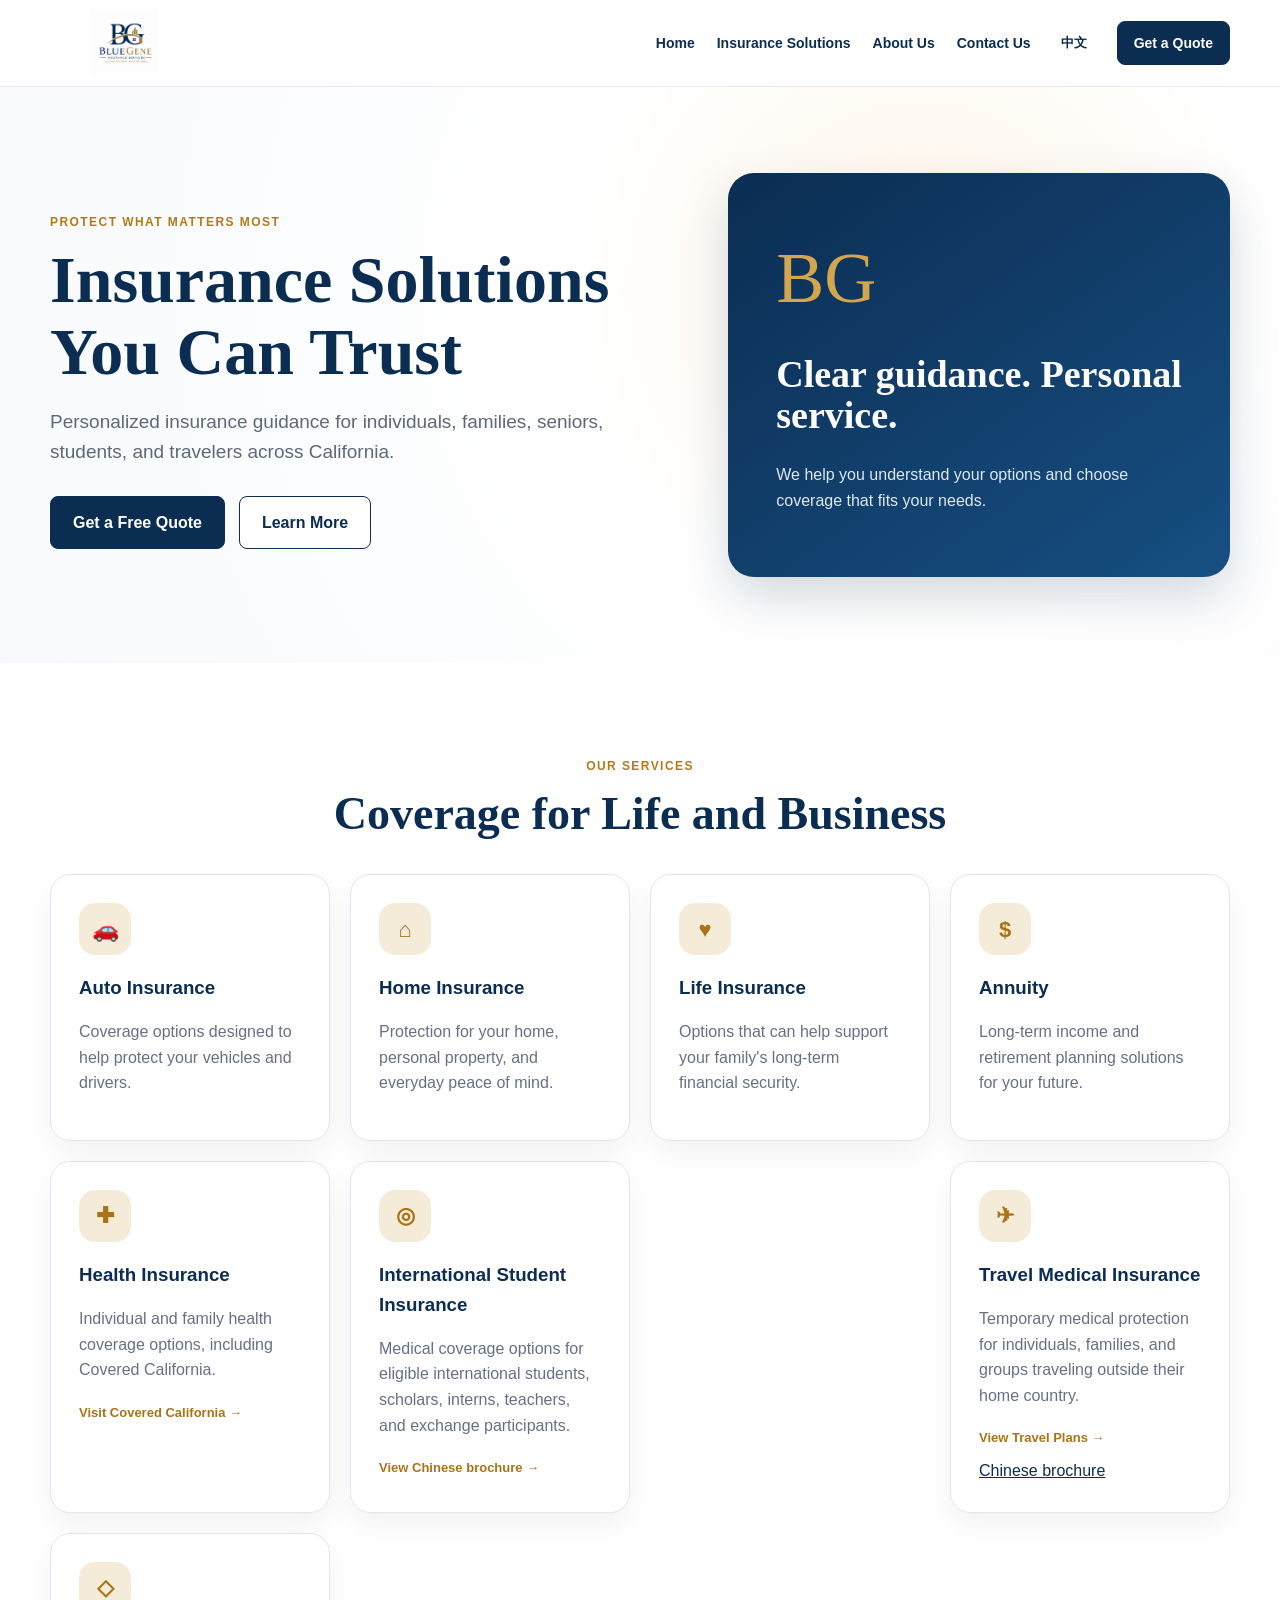
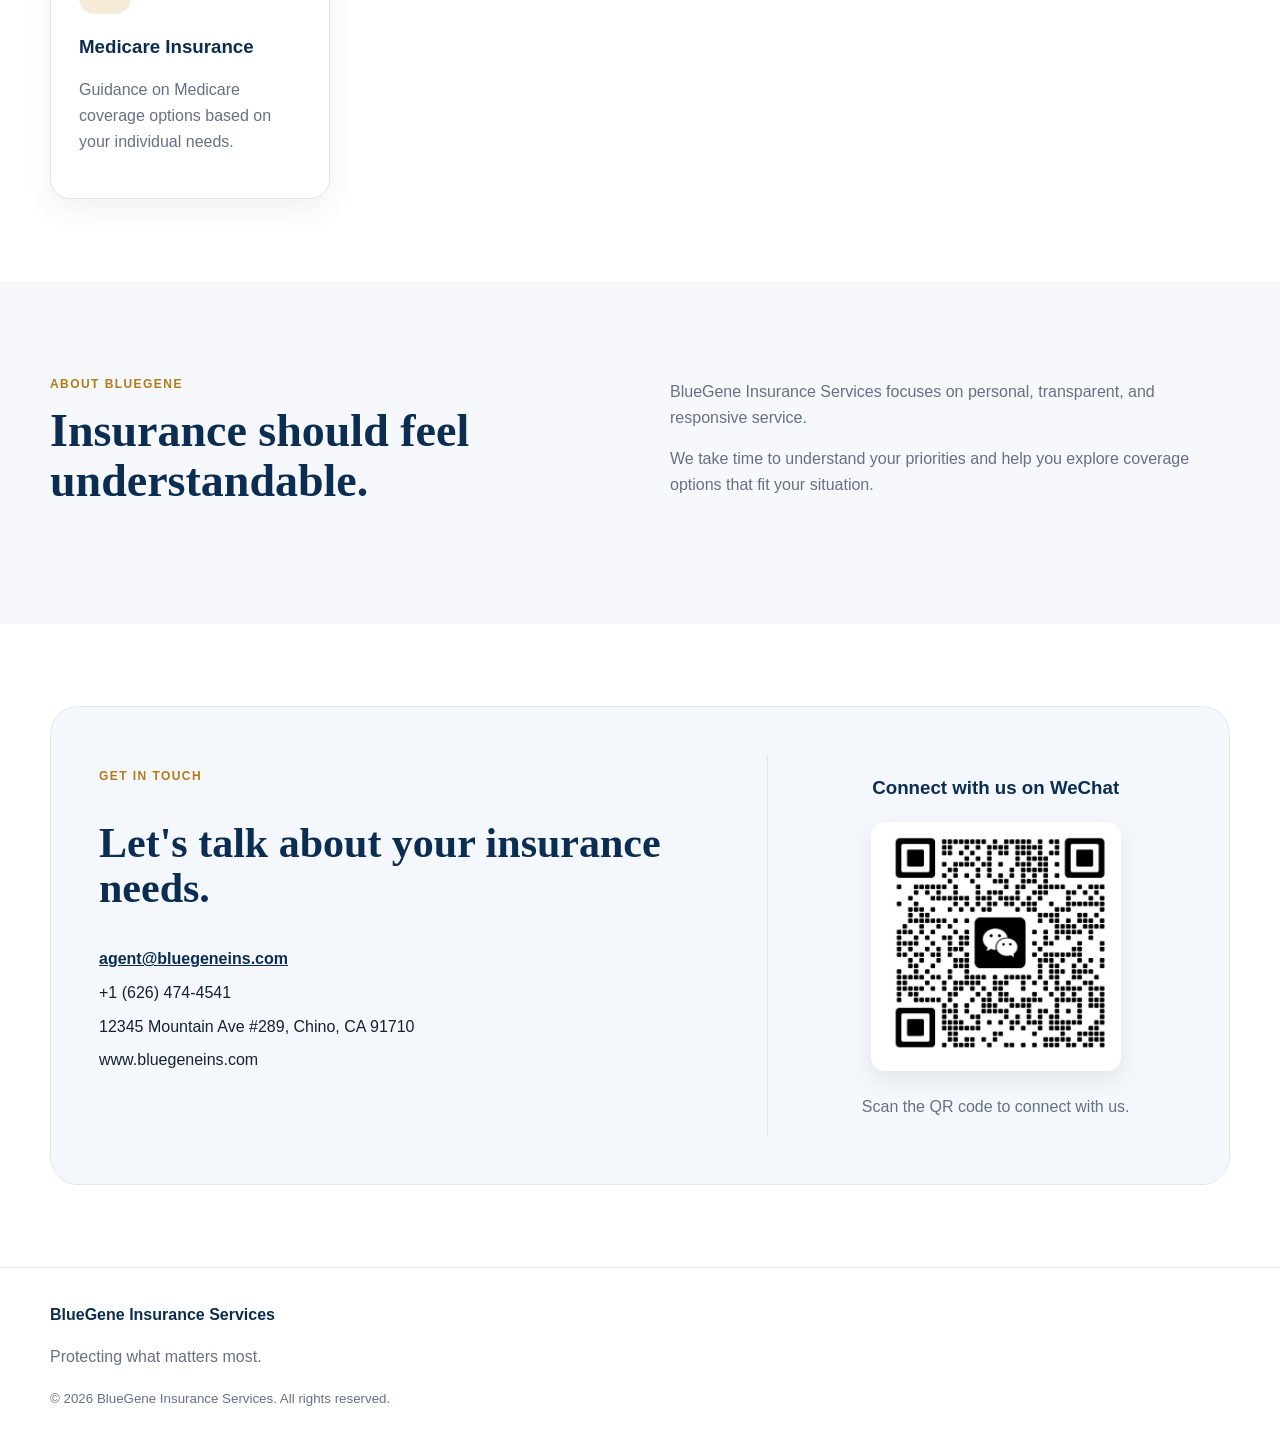
==== index.html @ c73bfa99 "Add files via upload" ====
<!doctype html><html lang="en"><head><meta charset="utf-8"><meta name="viewport" content="width=device-width,initial-scale=1"><meta name="description" content="BlueGene Insurance Services — personalized insurance solutions in California."><title>BlueGene Insurance Services</title><link rel="stylesheet" href="styles.css"></head><body>
<header><div class="wrap nav"><img src="assets/bluegene-logo.png" alt="BlueGene Insurance Services"><nav><a href="#home" data-en="Home" data-zh="首页">Home</a><a href="#services" data-en="Insurance Solutions" data-zh="保险服务">Insurance Solutions</a><a href="#about" data-en="About Us" data-zh="关于我们">About Us</a><a href="#contact" data-en="Contact Us" data-zh="联系我们">Contact Us</a><button id="lang" class="lang">中文</button><a class="btn small" href="mailto:agent@bluegeneins.com?subject=Quote Request" data-en="Get a Quote" data-zh="获取报价">Get a Quote</a></nav></div></header>
<main>
<section id="home" class="hero"><div class="wrap hero-grid"><div><p class="eyebrow" data-en="Protect what matters most" data-zh="守护您最重要的一切">Protect what matters most</p><h1 data-en="Insurance Solutions You Can Trust" data-zh="值得信赖的保险方案">Insurance Solutions You Can Trust</h1><p class="lead" data-en="Personalized insurance guidance for individuals, families, seniors, students, and travelers across California." data-zh="为加州的个人、家庭、长者、留学生及旅行人士提供贴心、清晰的保险服务。">Personalized insurance guidance for individuals, families, seniors, students, and travelers across California.</p><div class="actions"><a class="btn" href="mailto:agent@bluegeneins.com?subject=Quote Request" data-en="Get a Free Quote" data-zh="免费获取报价">Get a Free Quote</a><a class="btn ghost" href="#services" data-en="Learn More" data-zh="了解更多">Learn More</a></div></div><div class="hero-card"><div class="hero-mark">BG</div><h2 data-en="Clear guidance. Personal service." data-zh="清晰建议 · 贴心服务">Clear guidance. Personal service.</h2><p data-en="We help you understand your options and choose coverage that fits your needs." data-zh="帮助您了解不同保险选择，找到更适合自己的保障方案。">We help you understand your options and choose coverage that fits your needs.</p></div></div></section>
<section id="services" class="section"><div class="wrap"><p class="eyebrow center" data-en="Our services" data-zh="我们的服务">Our services</p><h2 class="title center" data-en="Coverage for Life and Business" data-zh="为生活提供全面保障">Coverage for Life and Business</h2><div class="cards">
<article><b>🚗</b><h3 data-en="Auto Insurance" data-zh="汽车保险">Auto Insurance</h3><p data-en="Coverage options designed to help protect your vehicles and drivers." data-zh="为您的车辆和驾驶人提供合适的保险保障。">Coverage options designed to help protect your vehicles and drivers.</p></article>
<article><b>⌂</b><h3 data-en="Home Insurance" data-zh="房屋保险">Home Insurance</h3><p data-en="Protection for your home, personal property, and everyday peace of mind." data-zh="为房屋、个人财产及日常生活提供安心保障。">Protection for your home, personal property, and everyday peace of mind.</p></article>
<article><b>♥</b><h3 data-en="Life Insurance" data-zh="人寿保险">Life Insurance</h3><p data-en="Options that can help support your family's long-term financial security." data-zh="帮助您为家庭建立长期的财务保障。">Options that can help support your family's long-term financial security.</p></article>
<article><b>$</b><h3 data-en="Annuity" data-zh="年金保险">Annuity</h3><p data-en="Long-term income and retirement planning solutions for your future." data-zh="为退休生活及长期收入规划提供解决方案。">Long-term income and retirement planning solutions for your future.</p></article>
<a class="card-link" href="https://www.coveredca.com/" target="_blank" rel="noopener"><article><b>✚</b><h3 data-en="Health Insurance" data-zh="健康保险">Health Insurance</h3><p data-en="Individual and family health coverage options, including Covered California." data-zh="个人及家庭健康保险选择，包括 Covered California。">Individual and family health coverage options, including Covered California.</p><span data-en="Visit Covered California →" data-zh="前往 Covered California →">Visit Covered California →</span></article></a>
<a class="card-link" href="docs/Patriot-Exchange-Student-Chinese.pdf" target="_blank"><article><b>◎</b><h3 data-en="International Student Insurance" data-zh="国际留学生保险">International Student Insurance</h3><p data-en="Medical coverage options for eligible international students, scholars, interns, teachers, and exchange participants." data-zh="为符合条件的国际学生、学者、实习生、教师及交流项目参与者提供医疗保险选择。">Medical coverage options for eligible international students, scholars, interns, teachers, and exchange participants.</p><span data-en="View Chinese brochure →" data-zh="查看中文资料 →">View Chinese brochure →</span></article></a>
<a class="card-link" href="https://www.imglobal.com/img-producer-insurance-plans/patriot-america-plus?IMGAC=546873&svi=1" target="_blank" rel="noopener"><article><b>✈</b><h3 data-en="Travel Medical Insurance" data-zh="旅行医疗保险">Travel Medical Insurance</h3><p data-en="Temporary medical protection for individuals, families, and groups traveling outside their home country." data-zh="为个人、家庭及团体在境外旅行期间提供临时医疗保障。">Temporary medical protection for individuals, families, and groups traveling outside their home country.</p><span data-en="View Travel Plans →" data-zh="查看旅行保险方案 →">View Travel Plans →</span><a class="doc" href="docs/Patriot-Travel-Medical-Chinese.pdf" target="_blank" data-en="Chinese brochure" data-zh="中文资料">Chinese brochure</a></article></a>
<article><b>◇</b><h3 data-en="Medicare Insurance" data-zh="Medicare 医疗保险">Medicare Insurance</h3><p data-en="Guidance on Medicare coverage options based on your individual needs." data-zh="根据个人需求协助了解和选择 Medicare 相关保险方案。">Guidance on Medicare coverage options based on your individual needs.</p></article>
</div></div></section>
<section id="about" class="section alt"><div class="wrap split"><div><p class="eyebrow" data-en="About BlueGene" data-zh="关于 BlueGene">About BlueGene</p><h2 class="title" data-en="Insurance should feel understandable." data-zh="让保险变得更简单、更清楚。">Insurance should feel understandable.</h2></div><div class="copy"><p data-en="BlueGene Insurance Services focuses on personal, transparent, and responsive service." data-zh="BlueGene Insurance Services 致力于提供个性化、透明且及时的保险服务。">BlueGene Insurance Services focuses on personal, transparent, and responsive service.</p><p data-en="We take time to understand your priorities and help you explore coverage options that fit your situation." data-zh="我们会认真了解您的需求，协助您比较并选择适合自身情况的保障方案。">We take time to understand your priorities and help you explore coverage options that fit your situation.</p></div></div></section>
<section id="contact" class="section"><div class="wrap contact"><div><p class="eyebrow" data-en="Get in touch" data-zh="联系我们">Get in touch</p><h2 data-en="Let's talk about your insurance needs." data-zh="欢迎咨询您的保险需求。">Let's talk about your insurance needs.</h2><div class="details"><a href="mailto:agent@bluegeneins.com">agent@bluegeneins.com</a><span>+1 (626) 474-4541</span><span>12345 Mountain Ave #289, Chino, CA 91710</span><span>www.bluegeneins.com</span></div></div><div class="qr"><h3 data-en="Connect with us on WeChat" data-zh="微信联系我们">Connect with us on WeChat</h3><img src="assets/wechat-qr.jpg" alt="BlueGene WeChat QR code"><p data-en="Scan the QR code to connect with us." data-zh="扫描二维码添加微信联系我们。">Scan the QR code to connect with us.</p></div></div></section>
</main><footer><div class="wrap"><strong>BlueGene Insurance Services</strong><p data-en="Protecting what matters most." data-zh="守护您最重要的一切。">Protecting what matters most.</p><small>© 2026 BlueGene Insurance Services. All rights reserved.</small></div></footer>
<script>const b=document.getElementById('lang');let zh=false;b.onclick=()=>{zh=!zh;document.documentElement.lang=zh?'zh-CN':'en';document.querySelectorAll('[data-en]').forEach(e=>e.textContent=zh?e.dataset.zh:e.dataset.en);b.textContent=zh?'English':'中文';};</script></body></html>
---- styles.css ----
*{box-sizing:border-box}html{scroll-behavior:smooth}body{margin:0;font-family:Arial,"Microsoft YaHei",sans-serif;color:#172033;line-height:1.6;background:#fff}.wrap{width:min(1180px,calc(100% - 40px));margin:auto}header{position:sticky;top:0;background:rgba(255,255,255,.97);border-bottom:1px solid #e7eaf0;z-index:10}.nav{min-height:86px;display:flex;align-items:center;justify-content:space-between;gap:28px}.nav img{width:150px;height:68px;object-fit:contain}.nav nav{display:flex;gap:22px;align-items:center}.nav a{text-decoration:none;color:#0b2d52;font-weight:700;font-size:14px}.lang{border:0;background:none;color:#0b2d52;font-weight:800;cursor:pointer;padding:8px}.btn{display:inline-block;background:#0b2d52;color:#fff!important;padding:13px 22px;border-radius:8px;text-decoration:none;font-weight:800;border:1px solid #0b2d52}.small{padding:10px 16px}.ghost{background:#fff;color:#0b2d52!important}.hero{padding:86px 0;background:radial-gradient(circle at 72% 35%,#fff6e8 0,#fff 35%,#f7f9fc 100%)}.hero-grid{display:grid;grid-template-columns:1.1fr .9fr;gap:65px;align-items:center}.eyebrow{text-transform:uppercase;letter-spacing:.12em;font-size:12px;font-weight:900;color:#b27b19}.hero h1,.title,.contact h2,.hero-card h2{font-family:Georgia,"Noto Serif SC",serif;color:#0b2d52;line-height:1.08}.hero h1{font-size:66px;margin:12px 0 20px}.lead{font-size:19px;color:#5d6878;max-width:670px}.actions{display:flex;gap:14px;margin-top:28px;flex-wrap:wrap}.hero-card{min-height:330px;border-radius:26px;padding:48px;background:linear-gradient(145deg,#0b2d52,#174f82);color:#fff;box-shadow:0 20px 50px rgba(11,45,82,.18);display:flex;flex-direction:column;justify-content:center}.hero-card h2{color:#fff;font-size:38px;margin:18px 0 10px}.hero-card p{color:#dfe8f2}.hero-mark{font-family:Georgia,serif;font-size:72px;color:#d3a64d}.section{padding:82px 0}.center{text-align:center}.title{font-size:46px;margin:8px 0 36px}.cards{display:grid;grid-template-columns:repeat(4,1fr);gap:20px}.cards article{height:100%;border:1px solid #e1e6ee;border-radius:20px;padding:28px;background:#fff;box-shadow:0 12px 30px rgba(16,24,40,.055);transition:.2s}.cards article:hover{transform:translateY(-3px);box-shadow:0 16px 35px rgba(16,24,40,.09)}.cards b{display:grid;place-items:center;width:52px;height:52px;border-radius:16px;background:#f4ecd9;color:#a97417;font-size:22px}.cards h3{color:#0b2d52;margin:18px 0 8px}.cards p,.copy{color:#667085}.card-link{text-decoration:none;color:inherit}.card-link span{color:#a97417;font-weight:800;font-size:13px}.doc{display:block!important;margin-top:8px;color:#0b2d52!important;text-decoration:underline!important}.alt{background:#f6f8fb}.split{display:grid;grid-template-columns:1fr 1fr;gap:60px}.contact{background:#f4f7fb;border:1px solid #e2e8f0;border-radius:28px;padding:48px;display:grid;grid-template-columns:1.2fr .8fr;gap:48px}.contact h2{font-size:42px}.details{display:flex;flex-direction:column;gap:8px}.details a{color:#0b2d52;font-weight:800}.qr{text-align:center;border-left:1px solid #dce3ec;padding-left:42px}.qr h3{color:#0b2d52}.qr img{width:min(250px,100%);border-radius:14px;border:8px solid #fff;box-shadow:0 8px 24px rgba(16,24,40,.08)}.qr p{color:#667085}footer{border-top:1px solid #e7eaf0;padding:34px 0;color:#667085}footer strong{color:#0b2d52}@media(max-width:980px){.nav nav a:not(.btn){display:none}.hero-grid,.split,.contact{grid-template-columns:1fr}.cards{grid-template-columns:repeat(2,1fr)}.qr{border-left:0;border-top:1px solid #dce3ec;padding:30px 0 0}}@media(max-width:650px){.wrap{width:min(100% - 28px,1180px)}.nav img{width:120px}.nav nav{gap:8px}.hero{padding:55px 0}.hero h1{font-size:44px}.hero-card{min-height:auto;padding:32px}.cards{grid-template-columns:1fr}.title{font-size:38px}.contact{padding:30px 22px}.contact h2{font-size:34px}}
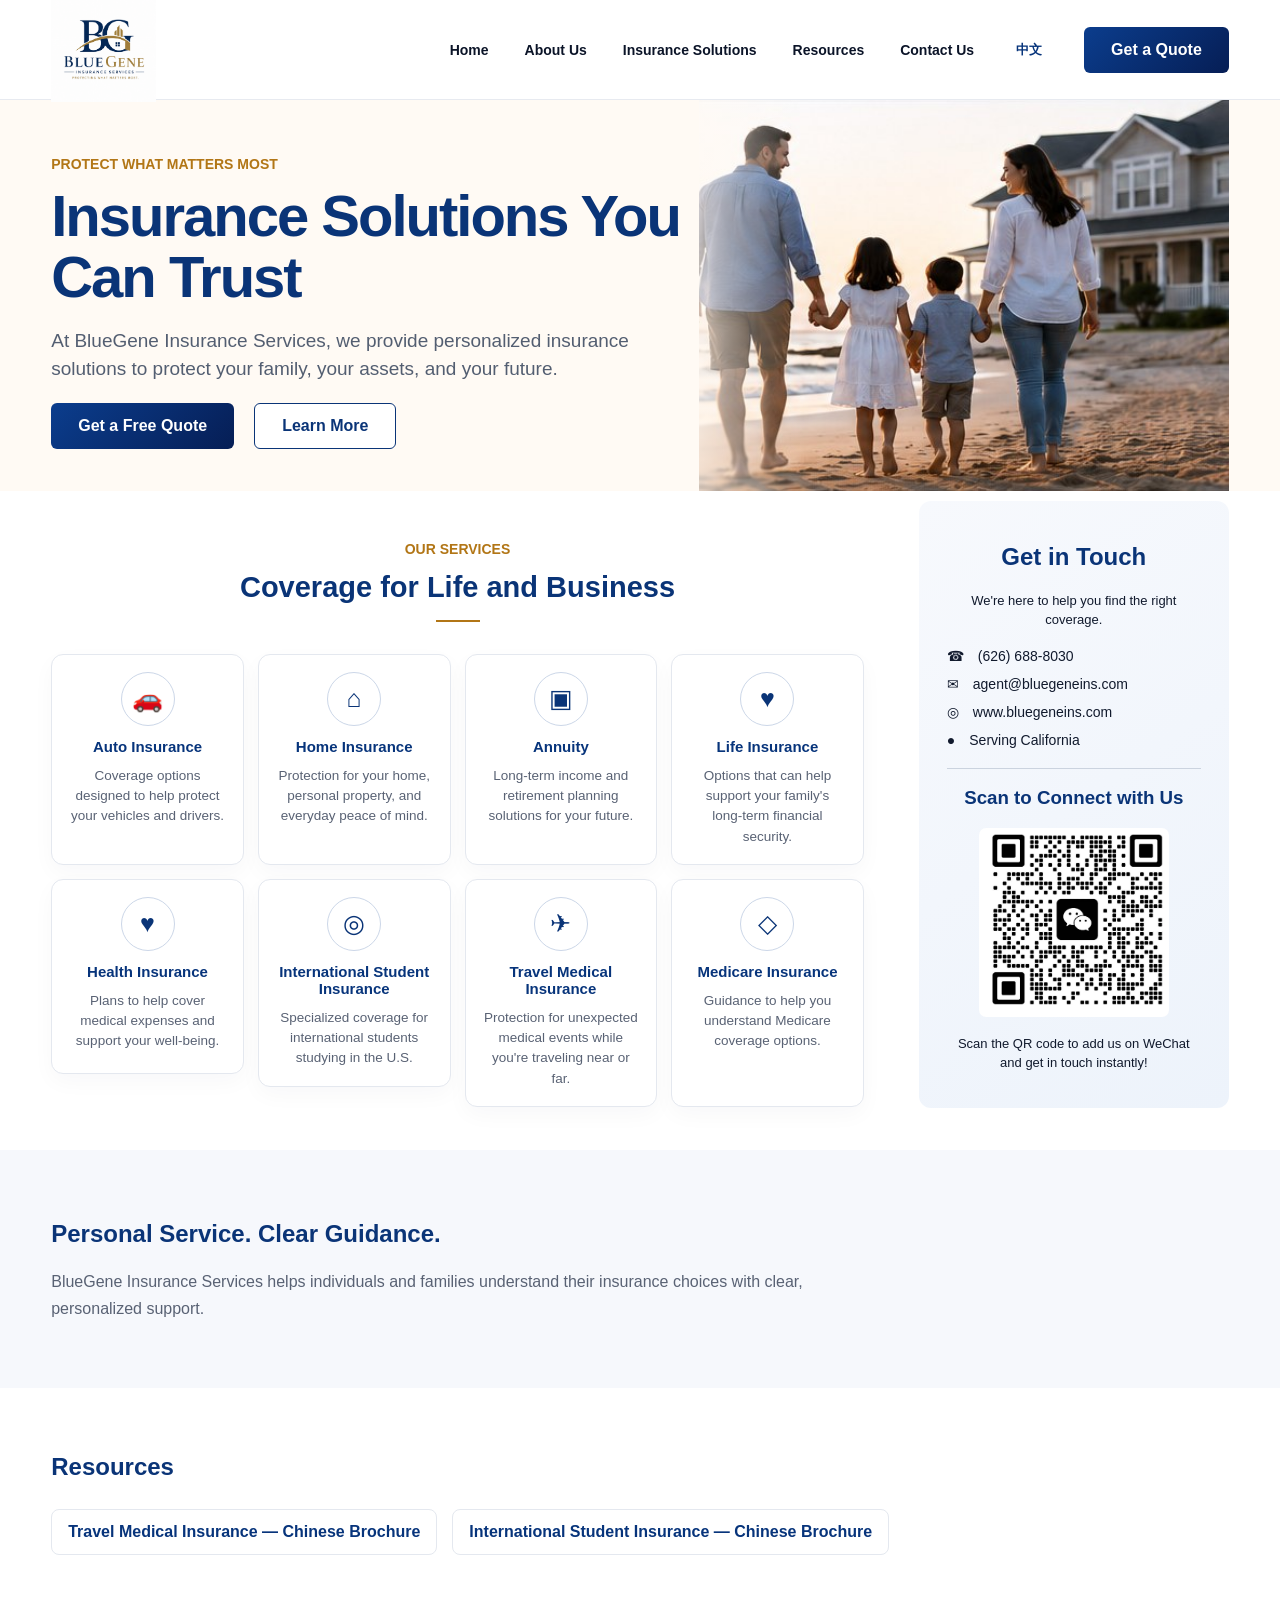
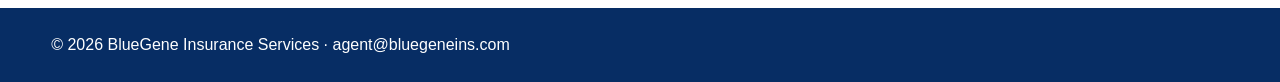
==== commit a3bc9600: "Add files via upload" ====
--- a/index.html
+++ b/index.html
@@ -1,18 +1,16 @@
 <!doctype html><html lang="en"><head><meta charset="utf-8"><meta name="viewport" content="width=device-width,initial-scale=1"><meta name="description" content="BlueGene Insurance Services — personalized insurance solutions in California."><title>BlueGene Insurance Services</title><link rel="stylesheet" href="styles.css"></head><body>
-<header><div class="wrap nav"><img src="assets/bluegene-logo.png" alt="BlueGene Insurance Services"><nav><a href="#home" data-en="Home" data-zh="首页">Home</a><a href="#services" data-en="Insurance Solutions" data-zh="保险服务">Insurance Solutions</a><a href="#about" data-en="About Us" data-zh="关于我们">About Us</a><a href="#contact" data-en="Contact Us" data-zh="联系我们">Contact Us</a><button id="lang" class="lang">中文</button><a class="btn small" href="mailto:agent@bluegeneins.com?subject=Quote Request" data-en="Get a Quote" data-zh="获取报价">Get a Quote</a></nav></div></header>
-<main>
-<section id="home" class="hero"><div class="wrap hero-grid"><div><p class="eyebrow" data-en="Protect what matters most" data-zh="守护您最重要的一切">Protect what matters most</p><h1 data-en="Insurance Solutions You Can Trust" data-zh="值得信赖的保险方案">Insurance Solutions You Can Trust</h1><p class="lead" data-en="Personalized insurance guidance for individuals, families, seniors, students, and travelers across California." data-zh="为加州的个人、家庭、长者、留学生及旅行人士提供贴心、清晰的保险服务。">Personalized insurance guidance for individuals, families, seniors, students, and travelers across California.</p><div class="actions"><a class="btn" href="mailto:agent@bluegeneins.com?subject=Quote Request" data-en="Get a Free Quote" data-zh="免费获取报价">Get a Free Quote</a><a class="btn ghost" href="#services" data-en="Learn More" data-zh="了解更多">Learn More</a></div></div><div class="hero-card"><div class="hero-mark">BG</div><h2 data-en="Clear guidance. Personal service." data-zh="清晰建议 · 贴心服务">Clear guidance. Personal service.</h2><p data-en="We help you understand your options and choose coverage that fits your needs." data-zh="帮助您了解不同保险选择，找到更适合自己的保障方案。">We help you understand your options and choose coverage that fits your needs.</p></div></div></section>
-<section id="services" class="section"><div class="wrap"><p class="eyebrow center" data-en="Our services" data-zh="我们的服务">Our services</p><h2 class="title center" data-en="Coverage for Life and Business" data-zh="为生活提供全面保障">Coverage for Life and Business</h2><div class="cards">
-<article><b>🚗</b><h3 data-en="Auto Insurance" data-zh="汽车保险">Auto Insurance</h3><p data-en="Coverage options designed to help protect your vehicles and drivers." data-zh="为您的车辆和驾驶人提供合适的保险保障。">Coverage options designed to help protect your vehicles and drivers.</p></article>
-<article><b>⌂</b><h3 data-en="Home Insurance" data-zh="房屋保险">Home Insurance</h3><p data-en="Protection for your home, personal property, and everyday peace of mind." data-zh="为房屋、个人财产及日常生活提供安心保障。">Protection for your home, personal property, and everyday peace of mind.</p></article>
-<article><b>♥</b><h3 data-en="Life Insurance" data-zh="人寿保险">Life Insurance</h3><p data-en="Options that can help support your family's long-term financial security." data-zh="帮助您为家庭建立长期的财务保障。">Options that can help support your family's long-term financial security.</p></article>
-<article><b>$</b><h3 data-en="Annuity" data-zh="年金保险">Annuity</h3><p data-en="Long-term income and retirement planning solutions for your future." data-zh="为退休生活及长期收入规划提供解决方案。">Long-term income and retirement planning solutions for your future.</p></article>
-<a class="card-link" href="https://www.coveredca.com/" target="_blank" rel="noopener"><article><b>✚</b><h3 data-en="Health Insurance" data-zh="健康保险">Health Insurance</h3><p data-en="Individual and family health coverage options, including Covered California." data-zh="个人及家庭健康保险选择，包括 Covered California。">Individual and family health coverage options, including Covered California.</p><span data-en="Visit Covered California →" data-zh="前往 Covered California →">Visit Covered California →</span></article></a>
-<a class="card-link" href="docs/Patriot-Exchange-Student-Chinese.pdf" target="_blank"><article><b>◎</b><h3 data-en="International Student Insurance" data-zh="国际留学生保险">International Student Insurance</h3><p data-en="Medical coverage options for eligible international students, scholars, interns, teachers, and exchange participants." data-zh="为符合条件的国际学生、学者、实习生、教师及交流项目参与者提供医疗保险选择。">Medical coverage options for eligible international students, scholars, interns, teachers, and exchange participants.</p><span data-en="View Chinese brochure →" data-zh="查看中文资料 →">View Chinese brochure →</span></article></a>
-<a class="card-link" href="https://www.imglobal.com/img-producer-insurance-plans/patriot-america-plus?IMGAC=546873&svi=1" target="_blank" rel="noopener"><article><b>✈</b><h3 data-en="Travel Medical Insurance" data-zh="旅行医疗保险">Travel Medical Insurance</h3><p data-en="Temporary medical protection for individuals, families, and groups traveling outside their home country." data-zh="为个人、家庭及团体在境外旅行期间提供临时医疗保障。">Temporary medical protection for individuals, families, and groups traveling outside their home country.</p><span data-en="View Travel Plans →" data-zh="查看旅行保险方案 →">View Travel Plans →</span><a class="doc" href="docs/Patriot-Travel-Medical-Chinese.pdf" target="_blank" data-en="Chinese brochure" data-zh="中文资料">Chinese brochure</a></article></a>
-<article><b>◇</b><h3 data-en="Medicare Insurance" data-zh="Medicare 医疗保险">Medicare Insurance</h3><p data-en="Guidance on Medicare coverage options based on your individual needs." data-zh="根据个人需求协助了解和选择 Medicare 相关保险方案。">Guidance on Medicare coverage options based on your individual needs.</p></article>
-</div></div></section>
-<section id="about" class="section alt"><div class="wrap split"><div><p class="eyebrow" data-en="About BlueGene" data-zh="关于 BlueGene">About BlueGene</p><h2 class="title" data-en="Insurance should feel understandable." data-zh="让保险变得更简单、更清楚。">Insurance should feel understandable.</h2></div><div class="copy"><p data-en="BlueGene Insurance Services focuses on personal, transparent, and responsive service." data-zh="BlueGene Insurance Services 致力于提供个性化、透明且及时的保险服务。">BlueGene Insurance Services focuses on personal, transparent, and responsive service.</p><p data-en="We take time to understand your priorities and help you explore coverage options that fit your situation." data-zh="我们会认真了解您的需求，协助您比较并选择适合自身情况的保障方案。">We take time to understand your priorities and help you explore coverage options that fit your situation.</p></div></div></section>
-<section id="contact" class="section"><div class="wrap contact"><div><p class="eyebrow" data-en="Get in touch" data-zh="联系我们">Get in touch</p><h2 data-en="Let's talk about your insurance needs." data-zh="欢迎咨询您的保险需求。">Let's talk about your insurance needs.</h2><div class="details"><a href="mailto:agent@bluegeneins.com">agent@bluegeneins.com</a><span>+1 (626) 474-4541</span><span>12345 Mountain Ave #289, Chino, CA 91710</span><span>www.bluegeneins.com</span></div></div><div class="qr"><h3 data-en="Connect with us on WeChat" data-zh="微信联系我们">Connect with us on WeChat</h3><img src="assets/wechat-qr.jpg" alt="BlueGene WeChat QR code"><p data-en="Scan the QR code to connect with us." data-zh="扫描二维码添加微信联系我们。">Scan the QR code to connect with us.</p></div></div></section>
-</main><footer><div class="wrap"><strong>BlueGene Insurance Services</strong><p data-en="Protecting what matters most." data-zh="守护您最重要的一切。">Protecting what matters most.</p><small>© 2026 BlueGene Insurance Services. All rights reserved.</small></div></footer>
-<script>const b=document.getElementById('lang');let zh=false;b.onclick=()=>{zh=!zh;document.documentElement.lang=zh?'zh-CN':'en';document.querySelectorAll('[data-en]').forEach(e=>e.textContent=zh?e.dataset.zh:e.dataset.en);b.textContent=zh?'English':'中文';};</script></body></html>
+<header><div class="wrap nav"><img src="assets/bluegene-logo.png" alt="BlueGene Insurance Services"><nav><a href="#home" data-en="Home" data-zh="首页">Home</a><a href="#about" data-en="About Us" data-zh="关于我们">About Us</a><a href="#services" data-en="Insurance Solutions" data-zh="保险方案">Insurance Solutions</a><a href="#resources" data-en="Resources" data-zh="资料">Resources</a><a href="#contact" data-en="Contact Us" data-zh="联系我们">Contact Us</a><button id="lang">中文</button><a class="btn" href="mailto:agent@bluegeneins.com?subject=Quote Request" data-en="Get a Quote" data-zh="获取报价">Get a Quote</a></nav></div></header>
+<section id="home" class="hero"><div class="wrap herogrid"><div class="copy"><p class="eyebrow" data-en="PROTECT WHAT MATTERS MOST" data-zh="守护您最重要的一切">PROTECT WHAT MATTERS MOST</p><h1 data-en="Insurance Solutions You Can Trust" data-zh="值得信赖的保险方案">Insurance Solutions You Can Trust</h1><p class="lead" data-en="At BlueGene Insurance Services, we provide personalized insurance solutions to protect your family, your assets, and your future." data-zh="BlueGene Insurance Services 为您提供个性化保险方案，守护您的家庭、资产与未来。">At BlueGene Insurance Services, we provide personalized insurance solutions to protect your family, your assets, and your future.</p><div class="actions"><a class="btn" href="mailto:agent@bluegeneins.com?subject=Quote Request" data-en="Get a Free Quote" data-zh="免费获取报价">Get a Free Quote</a><a class="ghost" href="#services" data-en="Learn More" data-zh="了解更多">Learn More</a></div></div><div class="heroimg"></div></div></section>
+<section id="services"><div class="wrap layout"><div class="main"><p class="eyebrow center" data-en="OUR SERVICES" data-zh="我们的服务">OUR SERVICES</p><h2 class="title" data-en="Coverage for Life and Business" data-zh="生活与家庭的全面保障">Coverage for Life and Business</h2><div class="cards">
+<article><i>🚗</i><h3 data-en="Auto Insurance" data-zh="汽车保险">Auto Insurance</h3><p data-en="Coverage options designed to help protect your vehicles and drivers." data-zh="为您的车辆和驾驶人提供合适的保险保障。">Coverage options designed to help protect your vehicles and drivers.</p></article>
+<article><i>⌂</i><h3 data-en="Home Insurance" data-zh="房屋保险">Home Insurance</h3><p data-en="Protection for your home, personal property, and everyday peace of mind." data-zh="为房屋、个人财产及日常生活提供安心保障。">Protection for your home, personal property, and everyday peace of mind.</p></article>
+<article><i>▣</i><h3 data-en="Annuity" data-zh="年金保险">Annuity</h3><p data-en="Long-term income and retirement planning solutions for your future." data-zh="为退休生活及长期收入规划提供解决方案。">Long-term income and retirement planning solutions for your future.</p></article>
+<article><i>♥</i><h3 data-en="Life Insurance" data-zh="人寿保险">Life Insurance</h3><p data-en="Options that can help support your family's long-term financial security." data-zh="帮助您为家庭建立长期的财务保障。">Options that can help support your family's long-term financial security.</p></article>
+<a href="https://www.coveredca.com/" target="_blank"><article><i>♥</i><h3 data-en="Health Insurance" data-zh="健康保险">Health Insurance</h3><p data-en="Plans to help cover medical expenses and support your well-being." data-zh="帮助承担医疗费用，为您和家人的健康提供保障。">Plans to help cover medical expenses and support your well-being.</p></article></a>
+<a href="docs/Patriot-Exchange-Student-Chinese.pdf" target="_blank"><article><i>◎</i><h3 data-en="International Student Insurance" data-zh="国际留学生保险">International Student Insurance</h3><p data-en="Specialized coverage for international students studying in the U.S." data-zh="为在美国学习的国际学生提供专门的医疗保障选择。">Specialized coverage for international students studying in the U.S.</p></article></a>
+<a href="https://www.imglobal.com/img-producer-insurance-plans/patriot-america-plus?IMGAC=546873&svi=1" target="_blank"><article><i>✈</i><h3 data-en="Travel Medical Insurance" data-zh="旅行医疗保险">Travel Medical Insurance</h3><p data-en="Protection for unexpected medical events while you're traveling near or far." data-zh="为境内外旅行中的突发医疗需求提供保障选择。">Protection for unexpected medical events while you're traveling near or far.</p></article></a>
+<article><i>◇</i><h3 data-en="Medicare Insurance" data-zh="Medicare 医疗保险">Medicare Insurance</h3><p data-en="Guidance to help you understand Medicare coverage options." data-zh="帮助您了解并选择适合自己的 Medicare 保障方案。">Guidance to help you understand Medicare coverage options.</p></article>
+</div></div><aside id="contact"><h2 data-en="Get in Touch" data-zh="联系我们">Get in Touch</h2><p data-en="We're here to help you find the right coverage." data-zh="我们愿意帮助您找到合适的保险保障。">We're here to help you find the right coverage.</p><div class="lines"><a href="tel:+16266888030">☎　(626) 688-8030</a><a href="mailto:agent@bluegeneins.com">✉　agent@bluegeneins.com</a><span>◎　www.bluegeneins.com</span><span>●　Serving California</span></div><hr><h3 data-en="Scan to Connect with Us" data-zh="扫码添加微信">Scan to Connect with Us</h3><img src="assets/wechat-qr.jpg" alt="WeChat QR"><p data-en="Scan the QR code to add us on WeChat and get in touch instantly!" data-zh="扫描二维码添加微信，随时联系我们！">Scan the QR code to add us on WeChat and get in touch instantly!</p></aside></div></section>
+<section id="about" class="band"><div class="wrap"><h2 data-en="Personal Service. Clear Guidance." data-zh="贴心服务 · 清晰建议">Personal Service. Clear Guidance.</h2><p data-en="BlueGene Insurance Services helps individuals and families understand their insurance choices with clear, personalized support." data-zh="BlueGene Insurance Services 通过清晰、个性化的服务，帮助个人与家庭了解并选择合适的保险方案。">BlueGene Insurance Services helps individuals and families understand their insurance choices with clear, personalized support.</p></div></section>
+<section id="resources" class="resources"><div class="wrap"><h2 data-en="Resources" data-zh="保险资料">Resources</h2><a href="docs/Patriot-Travel-Medical-Chinese.pdf" target="_blank" data-en="Travel Medical Insurance — Chinese Brochure" data-zh="旅行医疗保险 — 中文资料">Travel Medical Insurance — Chinese Brochure</a><a href="docs/Patriot-Exchange-Student-Chinese.pdf" target="_blank" data-en="International Student Insurance — Chinese Brochure" data-zh="国际留学生保险 — 中文资料">International Student Insurance — Chinese Brochure</a></div></section>
+<footer><div class="wrap">© 2026 BlueGene Insurance Services · agent@bluegeneins.com</div></footer><script>const b=document.getElementById("lang");let z=false;b.onclick=()=>{z=!z;document.querySelectorAll("[data-en]").forEach(e=>e.textContent=z?e.dataset.zh:e.dataset.en);b.textContent=z?"English":"中文"}</script></body></html>
--- a/styles.css
+++ b/styles.css
@@ -1 +1 @@
-*{box-sizing:border-box}html{scroll-behavior:smooth}body{margin:0;font-family:Arial,"Microsoft YaHei",sans-serif;color:#172033;line-height:1.6;background:#fff}.wrap{width:min(1180px,calc(100% - 40px));margin:auto}header{position:sticky;top:0;background:rgba(255,255,255,.97);border-bottom:1px solid #e7eaf0;z-index:10}.nav{min-height:86px;display:flex;align-items:center;justify-content:space-between;gap:28px}.nav img{width:150px;height:68px;object-fit:contain}.nav nav{display:flex;gap:22px;align-items:center}.nav a{text-decoration:none;color:#0b2d52;font-weight:700;font-size:14px}.lang{border:0;background:none;color:#0b2d52;font-weight:800;cursor:pointer;padding:8px}.btn{display:inline-block;background:#0b2d52;color:#fff!important;padding:13px 22px;border-radius:8px;text-decoration:none;font-weight:800;border:1px solid #0b2d52}.small{padding:10px 16px}.ghost{background:#fff;color:#0b2d52!important}.hero{padding:86px 0;background:radial-gradient(circle at 72% 35%,#fff6e8 0,#fff 35%,#f7f9fc 100%)}.hero-grid{display:grid;grid-template-columns:1.1fr .9fr;gap:65px;align-items:center}.eyebrow{text-transform:uppercase;letter-spacing:.12em;font-size:12px;font-weight:900;color:#b27b19}.hero h1,.title,.contact h2,.hero-card h2{font-family:Georgia,"Noto Serif SC",serif;color:#0b2d52;line-height:1.08}.hero h1{font-size:66px;margin:12px 0 20px}.lead{font-size:19px;color:#5d6878;max-width:670px}.actions{display:flex;gap:14px;margin-top:28px;flex-wrap:wrap}.hero-card{min-height:330px;border-radius:26px;padding:48px;background:linear-gradient(145deg,#0b2d52,#174f82);color:#fff;box-shadow:0 20px 50px rgba(11,45,82,.18);display:flex;flex-direction:column;justify-content:center}.hero-card h2{color:#fff;font-size:38px;margin:18px 0 10px}.hero-card p{color:#dfe8f2}.hero-mark{font-family:Georgia,serif;font-size:72px;color:#d3a64d}.section{padding:82px 0}.center{text-align:center}.title{font-size:46px;margin:8px 0 36px}.cards{display:grid;grid-template-columns:repeat(4,1fr);gap:20px}.cards article{height:100%;border:1px solid #e1e6ee;border-radius:20px;padding:28px;background:#fff;box-shadow:0 12px 30px rgba(16,24,40,.055);transition:.2s}.cards article:hover{transform:translateY(-3px);box-shadow:0 16px 35px rgba(16,24,40,.09)}.cards b{display:grid;place-items:center;width:52px;height:52px;border-radius:16px;background:#f4ecd9;color:#a97417;font-size:22px}.cards h3{color:#0b2d52;margin:18px 0 8px}.cards p,.copy{color:#667085}.card-link{text-decoration:none;color:inherit}.card-link span{color:#a97417;font-weight:800;font-size:13px}.doc{display:block!important;margin-top:8px;color:#0b2d52!important;text-decoration:underline!important}.alt{background:#f6f8fb}.split{display:grid;grid-template-columns:1fr 1fr;gap:60px}.contact{background:#f4f7fb;border:1px solid #e2e8f0;border-radius:28px;padding:48px;display:grid;grid-template-columns:1.2fr .8fr;gap:48px}.contact h2{font-size:42px}.details{display:flex;flex-direction:column;gap:8px}.details a{color:#0b2d52;font-weight:800}.qr{text-align:center;border-left:1px solid #dce3ec;padding-left:42px}.qr h3{color:#0b2d52}.qr img{width:min(250px,100%);border-radius:14px;border:8px solid #fff;box-shadow:0 8px 24px rgba(16,24,40,.08)}.qr p{color:#667085}footer{border-top:1px solid #e7eaf0;padding:34px 0;color:#667085}footer strong{color:#0b2d52}@media(max-width:980px){.nav nav a:not(.btn){display:none}.hero-grid,.split,.contact{grid-template-columns:1fr}.cards{grid-template-columns:repeat(2,1fr)}.qr{border-left:0;border-top:1px solid #dce3ec;padding:30px 0 0}}@media(max-width:650px){.wrap{width:min(100% - 28px,1180px)}.nav img{width:120px}.nav nav{gap:8px}.hero{padding:55px 0}.hero h1{font-size:44px}.hero-card{min-height:auto;padding:32px}.cards{grid-template-columns:1fr}.title{font-size:38px}.contact{padding:30px 22px}.contact h2{font-size:34px}}
+*{box-sizing:border-box}html{scroll-behavior:smooth}body{margin:0;font-family:Arial,"Noto Sans SC",sans-serif;color:#111a2d}.wrap{width:min(1380px,92%);margin:auto}header{height:100px;border-bottom:1px solid #e7eaf0;background:#fff;position:sticky;top:0;z-index:9}.nav{height:100%;display:flex;align-items:center;justify-content:space-between}.nav>img{width:105px}.nav nav{display:flex;align-items:center;gap:36px}.nav nav>a:not(.btn){text-decoration:none;color:#0b1428;font-size:14px;font-weight:600}.nav button{border:0;background:none;color:#07347b;font-weight:700;cursor:pointer}.btn{background:linear-gradient(135deg,#0b3d8d,#061e55);color:#fff!important;text-decoration:none;padding:14px 27px;border-radius:6px;font-weight:700}.hero{background:#fffaf4}.herogrid{display:grid;grid-template-columns:55% 45%;min-height:365px}.copy{padding:42px 0}.eyebrow{color:#b27616;font-weight:800;font-size:14px}.copy h1{color:#0a3477;font-size:58px;line-height:1.05;letter-spacing:-2px;margin:12px 0}.lead{font-size:19px;line-height:1.5;color:#535e71;max-width:610px}.actions{display:flex;gap:20px;margin-top:18px}.ghost{padding:13px 27px;border:1.5px solid #0a3477;color:#0a3477;text-decoration:none;border-radius:6px;font-weight:700;background:#fff}.heroimg{background:linear-gradient(90deg,#fffaf4aa,transparent 20%),url("assets/hero-family.jpg") center/cover no-repeat}#services{padding:10px 0 42px}.layout{display:grid;grid-template-columns:1fr 310px;gap:55px}.main{padding-top:26px}.center,.title{text-align:center}.title{color:#0a3477;font-size:29px;margin:10px 0 32px}.title:after{content:"";display:block;width:44px;height:2px;background:#b27616;margin:16px auto}.cards{display:grid;grid-template-columns:repeat(4,1fr);gap:14px}.cards>a{text-decoration:none;color:inherit}.cards article{min-height:195px;border:1px solid #e4e8ef;border-radius:12px;padding:17px;text-align:center;background:#fff;box-shadow:0 8px 22px #17243b08}.cards i{width:54px;height:54px;border:1.5px solid #ccd7e8;border-radius:50%;display:grid;place-items:center;margin:0 auto 12px;font-style:normal;color:#0a3477;font-size:25px}.cards h3{font-size:15px;color:#07347b;margin:0 0 11px}.cards p{font-size:13.5px;line-height:1.5;color:#596274;margin:0}aside{background:linear-gradient(145deg,#f7f9fd,#edf3fb);border-radius:12px;padding:22px 28px;text-align:center}aside h2,aside h3{color:#0a3477}aside p{font-size:13px;line-height:1.5}.lines{display:flex;flex-direction:column;text-align:left;gap:10px;margin:18px 0}.lines a,.lines span{font-size:14px;color:#111a2d;text-decoration:none}aside hr{border:0;border-top:1px solid #cbd3df}aside img{width:190px;max-width:100%;border-radius:7px}.band{background:#f6f8fc;padding:50px 0}.band h2,.resources h2{color:#0a3477}.band p{color:#596274;max-width:800px;line-height:1.7}.resources{padding:45px 0}.resources a{display:inline-block;margin:8px 15px 8px 0;padding:13px 16px;border:1px solid #e4e8ef;border-radius:8px;text-decoration:none;color:#07347b;font-weight:700}footer{background:#072d64;color:white;padding:28px 0}@media(max-width:1050px){.nav nav{gap:15px}.layout{grid-template-columns:1fr}.cards{grid-template-columns:repeat(2,1fr)}aside{max-width:500px;margin:auto}.copy h1{font-size:46px}}@media(max-width:760px){header{height:auto}.nav{padding:10px 0}.nav nav>a:not(.btn){display:none}.herogrid{grid-template-columns:1fr}.heroimg{height:260px}.copy h1{font-size:40px}.cards{grid-template-columns:1fr 1fr}}@media(max-width:480px){.cards{grid-template-columns:1fr}.actions{flex-direction:column}}
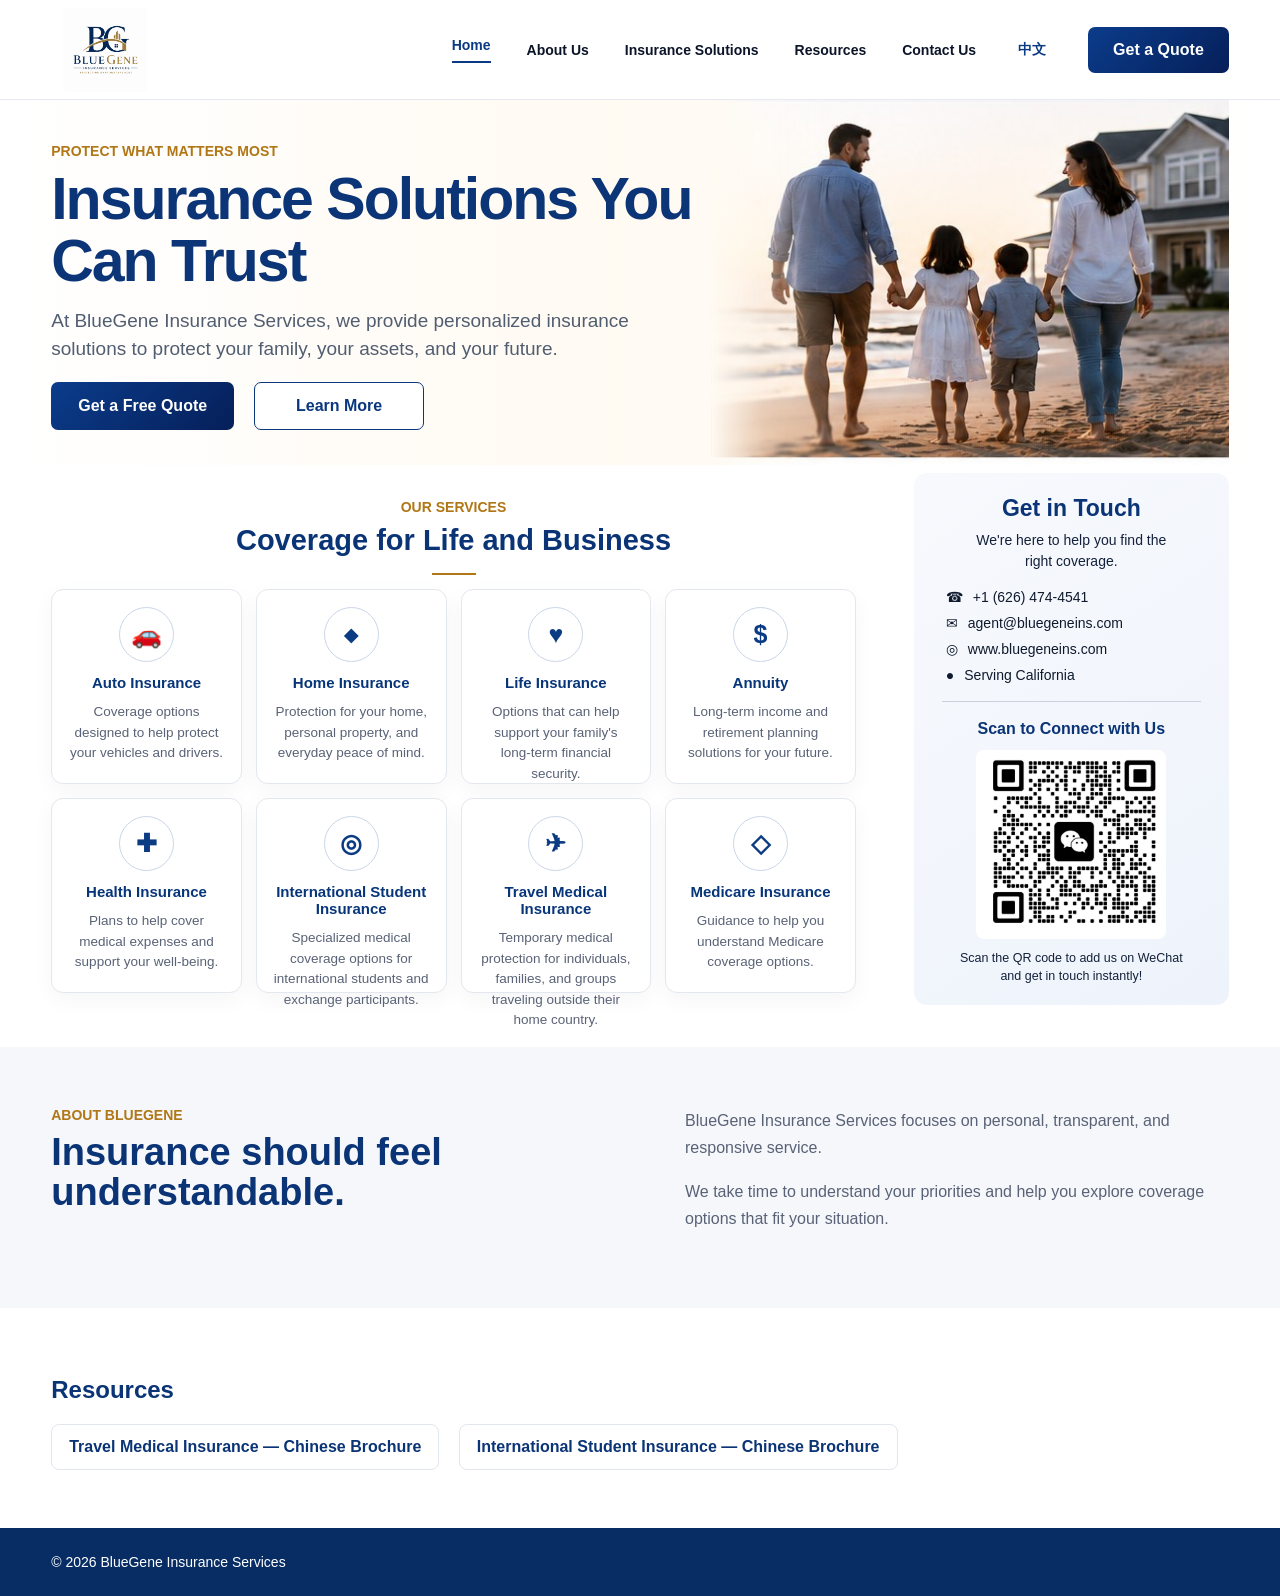
==== commit 71a2f231: "Add files via upload" ====
--- a/index.html
+++ b/index.html
@@ -1,16 +1,161 @@
-<!doctype html><html lang="en"><head><meta charset="utf-8"><meta name="viewport" content="width=device-width,initial-scale=1"><meta name="description" content="BlueGene Insurance Services — personalized insurance solutions in California."><title>BlueGene Insurance Services</title><link rel="stylesheet" href="styles.css"></head><body>
-<header><div class="wrap nav"><img src="assets/bluegene-logo.png" alt="BlueGene Insurance Services"><nav><a href="#home" data-en="Home" data-zh="首页">Home</a><a href="#about" data-en="About Us" data-zh="关于我们">About Us</a><a href="#services" data-en="Insurance Solutions" data-zh="保险方案">Insurance Solutions</a><a href="#resources" data-en="Resources" data-zh="资料">Resources</a><a href="#contact" data-en="Contact Us" data-zh="联系我们">Contact Us</a><button id="lang">中文</button><a class="btn" href="mailto:agent@bluegeneins.com?subject=Quote Request" data-en="Get a Quote" data-zh="获取报价">Get a Quote</a></nav></div></header>
-<section id="home" class="hero"><div class="wrap herogrid"><div class="copy"><p class="eyebrow" data-en="PROTECT WHAT MATTERS MOST" data-zh="守护您最重要的一切">PROTECT WHAT MATTERS MOST</p><h1 data-en="Insurance Solutions You Can Trust" data-zh="值得信赖的保险方案">Insurance Solutions You Can Trust</h1><p class="lead" data-en="At BlueGene Insurance Services, we provide personalized insurance solutions to protect your family, your assets, and your future." data-zh="BlueGene Insurance Services 为您提供个性化保险方案，守护您的家庭、资产与未来。">At BlueGene Insurance Services, we provide personalized insurance solutions to protect your family, your assets, and your future.</p><div class="actions"><a class="btn" href="mailto:agent@bluegeneins.com?subject=Quote Request" data-en="Get a Free Quote" data-zh="免费获取报价">Get a Free Quote</a><a class="ghost" href="#services" data-en="Learn More" data-zh="了解更多">Learn More</a></div></div><div class="heroimg"></div></div></section>
-<section id="services"><div class="wrap layout"><div class="main"><p class="eyebrow center" data-en="OUR SERVICES" data-zh="我们的服务">OUR SERVICES</p><h2 class="title" data-en="Coverage for Life and Business" data-zh="生活与家庭的全面保障">Coverage for Life and Business</h2><div class="cards">
-<article><i>🚗</i><h3 data-en="Auto Insurance" data-zh="汽车保险">Auto Insurance</h3><p data-en="Coverage options designed to help protect your vehicles and drivers." data-zh="为您的车辆和驾驶人提供合适的保险保障。">Coverage options designed to help protect your vehicles and drivers.</p></article>
-<article><i>⌂</i><h3 data-en="Home Insurance" data-zh="房屋保险">Home Insurance</h3><p data-en="Protection for your home, personal property, and everyday peace of mind." data-zh="为房屋、个人财产及日常生活提供安心保障。">Protection for your home, personal property, and everyday peace of mind.</p></article>
-<article><i>▣</i><h3 data-en="Annuity" data-zh="年金保险">Annuity</h3><p data-en="Long-term income and retirement planning solutions for your future." data-zh="为退休生活及长期收入规划提供解决方案。">Long-term income and retirement planning solutions for your future.</p></article>
-<article><i>♥</i><h3 data-en="Life Insurance" data-zh="人寿保险">Life Insurance</h3><p data-en="Options that can help support your family's long-term financial security." data-zh="帮助您为家庭建立长期的财务保障。">Options that can help support your family's long-term financial security.</p></article>
-<a href="https://www.coveredca.com/" target="_blank"><article><i>♥</i><h3 data-en="Health Insurance" data-zh="健康保险">Health Insurance</h3><p data-en="Plans to help cover medical expenses and support your well-being." data-zh="帮助承担医疗费用，为您和家人的健康提供保障。">Plans to help cover medical expenses and support your well-being.</p></article></a>
-<a href="docs/Patriot-Exchange-Student-Chinese.pdf" target="_blank"><article><i>◎</i><h3 data-en="International Student Insurance" data-zh="国际留学生保险">International Student Insurance</h3><p data-en="Specialized coverage for international students studying in the U.S." data-zh="为在美国学习的国际学生提供专门的医疗保障选择。">Specialized coverage for international students studying in the U.S.</p></article></a>
-<a href="https://www.imglobal.com/img-producer-insurance-plans/patriot-america-plus?IMGAC=546873&svi=1" target="_blank"><article><i>✈</i><h3 data-en="Travel Medical Insurance" data-zh="旅行医疗保险">Travel Medical Insurance</h3><p data-en="Protection for unexpected medical events while you're traveling near or far." data-zh="为境内外旅行中的突发医疗需求提供保障选择。">Protection for unexpected medical events while you're traveling near or far.</p></article></a>
-<article><i>◇</i><h3 data-en="Medicare Insurance" data-zh="Medicare 医疗保险">Medicare Insurance</h3><p data-en="Guidance to help you understand Medicare coverage options." data-zh="帮助您了解并选择适合自己的 Medicare 保障方案。">Guidance to help you understand Medicare coverage options.</p></article>
-</div></div><aside id="contact"><h2 data-en="Get in Touch" data-zh="联系我们">Get in Touch</h2><p data-en="We're here to help you find the right coverage." data-zh="我们愿意帮助您找到合适的保险保障。">We're here to help you find the right coverage.</p><div class="lines"><a href="tel:+16266888030">☎　(626) 688-8030</a><a href="mailto:agent@bluegeneins.com">✉　agent@bluegeneins.com</a><span>◎　www.bluegeneins.com</span><span>●　Serving California</span></div><hr><h3 data-en="Scan to Connect with Us" data-zh="扫码添加微信">Scan to Connect with Us</h3><img src="assets/wechat-qr.jpg" alt="WeChat QR"><p data-en="Scan the QR code to add us on WeChat and get in touch instantly!" data-zh="扫描二维码添加微信，随时联系我们！">Scan the QR code to add us on WeChat and get in touch instantly!</p></aside></div></section>
-<section id="about" class="band"><div class="wrap"><h2 data-en="Personal Service. Clear Guidance." data-zh="贴心服务 · 清晰建议">Personal Service. Clear Guidance.</h2><p data-en="BlueGene Insurance Services helps individuals and families understand their insurance choices with clear, personalized support." data-zh="BlueGene Insurance Services 通过清晰、个性化的服务，帮助个人与家庭了解并选择合适的保险方案。">BlueGene Insurance Services helps individuals and families understand their insurance choices with clear, personalized support.</p></div></section>
-<section id="resources" class="resources"><div class="wrap"><h2 data-en="Resources" data-zh="保险资料">Resources</h2><a href="docs/Patriot-Travel-Medical-Chinese.pdf" target="_blank" data-en="Travel Medical Insurance — Chinese Brochure" data-zh="旅行医疗保险 — 中文资料">Travel Medical Insurance — Chinese Brochure</a><a href="docs/Patriot-Exchange-Student-Chinese.pdf" target="_blank" data-en="International Student Insurance — Chinese Brochure" data-zh="国际留学生保险 — 中文资料">International Student Insurance — Chinese Brochure</a></div></section>
-<footer><div class="wrap">© 2026 BlueGene Insurance Services · agent@bluegeneins.com</div></footer><script>const b=document.getElementById("lang");let z=false;b.onclick=()=>{z=!z;document.querySelectorAll("[data-en]").forEach(e=>e.textContent=z?e.dataset.zh:e.dataset.en);b.textContent=z?"English":"中文"}</script></body></html>+<!doctype html>
+<html lang="en">
+<head>
+<meta charset="utf-8">
+<meta name="viewport" content="width=device-width,initial-scale=1">
+<title>BlueGene Insurance Services</title>
+<meta name="description" content="Personalized insurance solutions for individuals and families in California.">
+<link rel="stylesheet" href="styles.css">
+</head>
+<body>
+<header class="topbar">
+  <div class="shell nav">
+    <a class="logo" href="#home"><img src="assets/bluegene-logo.png" alt="BlueGene Insurance Services"></a>
+    <nav class="menu">
+      <a class="active" href="#home" data-en="Home" data-zh="首页">Home</a>
+      <a href="#about" data-en="About Us" data-zh="关于我们">About Us</a>
+      <a href="#services" data-en="Insurance Solutions" data-zh="保险方案">Insurance Solutions</a>
+      <a href="#resources" data-en="Resources" data-zh="资料">Resources</a>
+      <a href="#contact" data-en="Contact Us" data-zh="联系我们">Contact Us</a>
+      <button class="language" id="lang">中文</button>
+      <a class="quote-top" href="mailto:agent@bluegeneins.com?subject=Quote Request" data-en="Get a Quote" data-zh="获取报价">Get a Quote</a>
+    </nav>
+  </div>
+</header>
+
+<main>
+<section class="hero" id="home">
+  <div class="shell hero-inner">
+    <div class="hero-copy">
+      <div class="kicker" data-en="PROTECT WHAT MATTERS MOST" data-zh="守护您最重要的一切">PROTECT WHAT MATTERS MOST</div>
+      <h1 data-en="Insurance Solutions You Can Trust" data-zh="值得信赖的保险方案">Insurance Solutions You Can Trust</h1>
+      <p data-en="At BlueGene Insurance Services, we provide personalized insurance solutions to protect your family, your assets, and your future."
+         data-zh="BlueGene Insurance Services 为您提供个性化保险方案，守护您的家庭、资产与未来。">
+        At BlueGene Insurance Services, we provide personalized insurance solutions to protect your family, your assets, and your future.
+      </p>
+      <div class="hero-buttons">
+        <a class="primary" href="mailto:agent@bluegeneins.com?subject=Quote Request" data-en="Get a Free Quote" data-zh="免费获取报价">Get a Free Quote</a>
+        <a class="secondary" href="#services" data-en="Learn More" data-zh="了解更多">Learn More</a>
+      </div>
+    </div>
+    <div class="hero-photo" aria-label="Family"></div>
+  </div>
+</section>
+
+<section class="services" id="services">
+  <div class="shell services-grid">
+    <div class="service-main">
+      <div class="section-kicker" data-en="OUR SERVICES" data-zh="我们的服务">OUR SERVICES</div>
+      <h2 data-en="Coverage for Life and Business" data-zh="生活与家庭的全面保障">Coverage for Life and Business</h2>
+      <div class="gold-line"></div>
+
+      <div class="cards">
+        <article class="card">
+          <div class="round-icon">🚗</div>
+          <h3 data-en="Auto Insurance" data-zh="汽车保险">Auto Insurance</h3>
+          <p data-en="Coverage options designed to help protect your vehicles and drivers." data-zh="为您的车辆和驾驶人提供合适的保险保障。">Coverage options designed to help protect your vehicles and drivers.</p>
+        </article>
+
+        <article class="card">
+          <div class="round-icon home-icon">◆</div>
+          <h3 data-en="Home Insurance" data-zh="房屋保险">Home Insurance</h3>
+          <p data-en="Protection for your home, personal property, and everyday peace of mind." data-zh="为房屋、个人财产及日常生活提供安心保障。">Protection for your home, personal property, and everyday peace of mind.</p>
+        </article>
+
+        <article class="card">
+          <div class="round-icon">♥</div>
+          <h3 data-en="Life Insurance" data-zh="人寿保险">Life Insurance</h3>
+          <p data-en="Options that can help support your family's long-term financial security." data-zh="帮助您为家庭建立长期的财务保障。">Options that can help support your family's long-term financial security.</p>
+        </article>
+
+        <article class="card">
+          <div class="round-icon">$</div>
+          <h3 data-en="Annuity" data-zh="年金保险">Annuity</h3>
+          <p data-en="Long-term income and retirement planning solutions for your future." data-zh="为退休生活及长期收入规划提供解决方案。">Long-term income and retirement planning solutions for your future.</p>
+        </article>
+
+        <a class="card-link" href="https://www.coveredca.com/" target="_blank" rel="noopener">
+          <article class="card">
+            <div class="round-icon">✚</div>
+            <h3 data-en="Health Insurance" data-zh="健康保险">Health Insurance</h3>
+            <p data-en="Plans to help cover medical expenses and support your well-being." data-zh="帮助承担医疗费用，为您和家人的健康提供保障。">Plans to help cover medical expenses and support your well-being.</p>
+          </article>
+        </a>
+
+        <a class="card-link" href="docs/Patriot-Exchange-Student-Chinese.pdf" target="_blank">
+          <article class="card">
+            <div class="round-icon">◎</div>
+            <h3 data-en="International Student Insurance" data-zh="国际留学生保险">International Student Insurance</h3>
+            <p data-en="Specialized medical coverage options for international students and exchange participants." data-zh="为国际学生及交流项目参与者提供专门的医疗保障选择。">Specialized medical coverage options for international students and exchange participants.</p>
+          </article>
+        </a>
+
+        <a class="card-link" href="https://www.imglobal.com/img-producer-insurance-plans/patriot-america-plus?IMGAC=546873&svi=1" target="_blank" rel="noopener">
+          <article class="card">
+            <div class="round-icon">✈</div>
+            <h3 data-en="Travel Medical Insurance" data-zh="旅行医疗保险">Travel Medical Insurance</h3>
+            <p data-en="Temporary medical protection for individuals, families, and groups traveling outside their home country." data-zh="为个人、家庭及团体的国际旅行提供临时医疗保障选择。">Temporary medical protection for individuals, families, and groups traveling outside their home country.</p>
+          </article>
+        </a>
+
+        <article class="card">
+          <div class="round-icon">◇</div>
+          <h3 data-en="Medicare Insurance" data-zh="Medicare 医疗保险">Medicare Insurance</h3>
+          <p data-en="Guidance to help you understand Medicare coverage options." data-zh="帮助您了解并选择适合自己的 Medicare 保障方案。">Guidance to help you understand Medicare coverage options.</p>
+        </article>
+      </div>
+    </div>
+
+    <aside class="contact-card" id="contact">
+      <h2 data-en="Get in Touch" data-zh="联系我们">Get in Touch</h2>
+      <p class="intro" data-en="We're here to help you find the right coverage." data-zh="我们愿意帮助您找到合适的保险保障。">We're here to help you find the right coverage.</p>
+      <div class="contact-list">
+        <a href="tel:+16264744541">☎ <span>+1 (626) 474-4541</span></a>
+        <a href="mailto:agent@bluegeneins.com">✉ <span>agent@bluegeneins.com</span></a>
+        <span>◎ <span>www.bluegeneins.com</span></span>
+        <span>● <span>Serving California</span></span>
+      </div>
+      <div class="divider"></div>
+      <h3 data-en="Scan to Connect with Us" data-zh="扫码添加微信">Scan to Connect with Us</h3>
+      <img class="qr" src="assets/wechat-qr.jpg" alt="WeChat QR code">
+      <p class="qr-text" data-en="Scan the QR code to add us on WeChat and get in touch instantly!" data-zh="扫描二维码添加微信，随时联系我们！">Scan the QR code to add us on WeChat and get in touch instantly!</p>
+    </aside>
+  </div>
+</section>
+
+<section class="about" id="about">
+  <div class="shell about-grid">
+    <div>
+      <div class="section-kicker" data-en="ABOUT BLUEGENE" data-zh="关于 BLUEGENE">ABOUT BLUEGENE</div>
+      <h2 data-en="Insurance should feel understandable." data-zh="保险应该简单易懂。">Insurance should feel understandable.</h2>
+    </div>
+    <div>
+      <p data-en="BlueGene Insurance Services focuses on personal, transparent, and responsive service." data-zh="BlueGene Insurance Services 专注于个性化、透明且及时的保险服务。">BlueGene Insurance Services focuses on personal, transparent, and responsive service.</p>
+      <p data-en="We take time to understand your priorities and help you explore coverage options that fit your situation." data-zh="我们会认真了解您的需求，帮助您选择更适合自身情况的保险方案。">We take time to understand your priorities and help you explore coverage options that fit your situation.</p>
+    </div>
+  </div>
+</section>
+
+<section class="resources" id="resources">
+  <div class="shell resource-box">
+    <h2 data-en="Resources" data-zh="保险资料">Resources</h2>
+    <a href="docs/Patriot-Travel-Medical-Chinese.pdf" target="_blank" data-en="Travel Medical Insurance — Chinese Brochure" data-zh="旅行医疗保险 — 中文资料">Travel Medical Insurance — Chinese Brochure</a>
+    <a href="docs/Patriot-Exchange-Student-Chinese.pdf" target="_blank" data-en="International Student Insurance — Chinese Brochure" data-zh="国际留学生保险 — 中文资料">International Student Insurance — Chinese Brochure</a>
+  </div>
+</section>
+</main>
+
+<footer><div class="shell">© 2026 BlueGene Insurance Services</div></footer>
+
+<script>
+const langBtn=document.getElementById('lang');
+let isZh=false;
+langBtn.addEventListener('click',()=>{
+  isZh=!isZh;
+  document.documentElement.lang=isZh?'zh-CN':'en';
+  document.querySelectorAll('[data-en]').forEach(el=>{ el.textContent=isZh?el.dataset.zh:el.dataset.en; });
+  langBtn.textContent=isZh?'English':'中文';
+});
+</script>
+</body>
+</html>
--- a/styles.css
+++ b/styles.css
@@ -1 +1 @@
-*{box-sizing:border-box}html{scroll-behavior:smooth}body{margin:0;font-family:Arial,"Noto Sans SC",sans-serif;color:#111a2d}.wrap{width:min(1380px,92%);margin:auto}header{height:100px;border-bottom:1px solid #e7eaf0;background:#fff;position:sticky;top:0;z-index:9}.nav{height:100%;display:flex;align-items:center;justify-content:space-between}.nav>img{width:105px}.nav nav{display:flex;align-items:center;gap:36px}.nav nav>a:not(.btn){text-decoration:none;color:#0b1428;font-size:14px;font-weight:600}.nav button{border:0;background:none;color:#07347b;font-weight:700;cursor:pointer}.btn{background:linear-gradient(135deg,#0b3d8d,#061e55);color:#fff!important;text-decoration:none;padding:14px 27px;border-radius:6px;font-weight:700}.hero{background:#fffaf4}.herogrid{display:grid;grid-template-columns:55% 45%;min-height:365px}.copy{padding:42px 0}.eyebrow{color:#b27616;font-weight:800;font-size:14px}.copy h1{color:#0a3477;font-size:58px;line-height:1.05;letter-spacing:-2px;margin:12px 0}.lead{font-size:19px;line-height:1.5;color:#535e71;max-width:610px}.actions{display:flex;gap:20px;margin-top:18px}.ghost{padding:13px 27px;border:1.5px solid #0a3477;color:#0a3477;text-decoration:none;border-radius:6px;font-weight:700;background:#fff}.heroimg{background:linear-gradient(90deg,#fffaf4aa,transparent 20%),url("assets/hero-family.jpg") center/cover no-repeat}#services{padding:10px 0 42px}.layout{display:grid;grid-template-columns:1fr 310px;gap:55px}.main{padding-top:26px}.center,.title{text-align:center}.title{color:#0a3477;font-size:29px;margin:10px 0 32px}.title:after{content:"";display:block;width:44px;height:2px;background:#b27616;margin:16px auto}.cards{display:grid;grid-template-columns:repeat(4,1fr);gap:14px}.cards>a{text-decoration:none;color:inherit}.cards article{min-height:195px;border:1px solid #e4e8ef;border-radius:12px;padding:17px;text-align:center;background:#fff;box-shadow:0 8px 22px #17243b08}.cards i{width:54px;height:54px;border:1.5px solid #ccd7e8;border-radius:50%;display:grid;place-items:center;margin:0 auto 12px;font-style:normal;color:#0a3477;font-size:25px}.cards h3{font-size:15px;color:#07347b;margin:0 0 11px}.cards p{font-size:13.5px;line-height:1.5;color:#596274;margin:0}aside{background:linear-gradient(145deg,#f7f9fd,#edf3fb);border-radius:12px;padding:22px 28px;text-align:center}aside h2,aside h3{color:#0a3477}aside p{font-size:13px;line-height:1.5}.lines{display:flex;flex-direction:column;text-align:left;gap:10px;margin:18px 0}.lines a,.lines span{font-size:14px;color:#111a2d;text-decoration:none}aside hr{border:0;border-top:1px solid #cbd3df}aside img{width:190px;max-width:100%;border-radius:7px}.band{background:#f6f8fc;padding:50px 0}.band h2,.resources h2{color:#0a3477}.band p{color:#596274;max-width:800px;line-height:1.7}.resources{padding:45px 0}.resources a{display:inline-block;margin:8px 15px 8px 0;padding:13px 16px;border:1px solid #e4e8ef;border-radius:8px;text-decoration:none;color:#07347b;font-weight:700}footer{background:#072d64;color:white;padding:28px 0}@media(max-width:1050px){.nav nav{gap:15px}.layout{grid-template-columns:1fr}.cards{grid-template-columns:repeat(2,1fr)}aside{max-width:500px;margin:auto}.copy h1{font-size:46px}}@media(max-width:760px){header{height:auto}.nav{padding:10px 0}.nav nav>a:not(.btn){display:none}.herogrid{grid-template-columns:1fr}.heroimg{height:260px}.copy h1{font-size:40px}.cards{grid-template-columns:1fr 1fr}}@media(max-width:480px){.cards{grid-template-columns:1fr}.actions{flex-direction:column}}+*{box-sizing:border-box}html{scroll-behavior:smooth}body{margin:0;color:#14213a;background:#fff;font-family:Arial,"Helvetica Neue","Noto Sans SC",sans-serif}.shell{width:min(1380px,92%);margin:0 auto}.topbar{height:100px;background:#fff;border-bottom:1px solid #e6e9ef;position:sticky;top:0;z-index:20}.nav{height:100%;display:flex;align-items:center;justify-content:space-between}.logo img{display:block;width:108px;max-height:84px;object-fit:contain}.menu{display:flex;align-items:center;gap:36px}.menu>a:not(.quote-top){color:#0b1428;text-decoration:none;font-size:14px;font-weight:600;white-space:nowrap}.menu>a.active{color:#0a3a83;border-bottom:2px solid #0a3a83;padding-bottom:8px}.language{border:0;background:none;color:#0a3a83;font-size:14px;font-weight:700;cursor:pointer}.quote-top,.primary{color:#fff;text-decoration:none;background:linear-gradient(135deg,#0b3c8b,#061f59);font-weight:700;border-radius:7px}.quote-top{padding:14px 25px}.hero{background:linear-gradient(90deg,#fff 0%,#fffaf2 48%,#fff 100%)}.hero-inner{height:365px;display:grid;grid-template-columns:56% 44%}.hero-copy{padding:43px 0 30px}.kicker,.section-kicker{color:#b17716;font-size:14px;font-weight:800}.hero-copy h1{margin:10px 0 14px;color:#0b3577;font-size:59px;line-height:1.05;letter-spacing:-2px;max-width:660px}.hero-copy p{font-size:19px;line-height:1.5;color:#515d70;max-width:610px;margin:0 0 18px}.hero-buttons{display:flex;gap:20px}.primary,.secondary{display:inline-flex;align-items:center;justify-content:center;padding:14px 27px;min-width:170px}.secondary{border:1.5px solid #0a377e;color:#0a377e;background:#fff;text-decoration:none;border-radius:7px;font-weight:700}.hero-photo{background-image:linear-gradient(90deg,#fffaf2 0%,rgba(255,250,242,.35) 10%,rgba(255,255,255,0) 25%),url("assets/hero-family.jpg");background-size:cover;background-position:center}.services{padding:8px 0 42px}.services-grid{display:grid;grid-template-columns:minmax(0,1fr) 315px;gap:58px;align-items:start}.service-main{padding-top:26px}.service-main>.section-kicker{text-align:center}.service-main>h2{margin:9px 0 0;text-align:center;color:#0a3476;font-size:29px}.gold-line{width:44px;height:2px;background:#b17716;margin:16px auto 14px}.cards{display:grid;grid-template-columns:repeat(4,minmax(0,1fr));gap:14px}.card-link{text-decoration:none;color:inherit}.card{height:195px;padding:17px 16px;border:1px solid #e3e7ee;border-radius:12px;text-align:center;background:#fff;box-shadow:0 7px 22px rgba(11,35,72,.04);transition:transform .15s,box-shadow .15s}.card:hover{transform:translateY(-2px);box-shadow:0 10px 26px rgba(11,35,72,.08)}.round-icon{width:55px;height:55px;border:1.5px solid #cad6e7;border-radius:50%;display:grid;place-items:center;margin:0 auto 12px;color:#0b3b82;font-size:25px;font-weight:700}.home-icon{font-size:18px}.card h3{margin:0 0 11px;color:#073579;font-size:15px}.card p{margin:0;color:#596276;font-size:13.5px;line-height:1.52}.contact-card{background:linear-gradient(145deg,#f7f9fd,#eef3fb);border-radius:13px;padding:22px 28px 20px;text-align:center;min-height:517px}.contact-card h2{margin:0 0 8px;color:#0a3476;font-size:23px}.contact-card .intro{font-size:14px;line-height:1.5;margin:0 auto 17px;max-width:220px}.contact-list{display:flex;flex-direction:column;gap:10px;text-align:left;margin:0 4px}.contact-list>a,.contact-list>span{display:flex;gap:10px;color:#101a2d;text-decoration:none;font-size:14px}.divider{height:1px;background:#c8d1dd;margin:18px 0}.contact-card h3{color:#0a3476;font-size:16px;margin:0 0 12px}.qr{display:block;width:190px;max-width:100%;margin:0 auto;border-radius:8px;background:#fff;padding:4px}.qr-text{font-size:12.5px;line-height:1.45;margin:10px auto 0;max-width:230px}.about{background:#f5f7fb;padding:60px 0}.about-grid{display:grid;grid-template-columns:1fr 1fr;gap:90px;align-items:start}.about h2{color:#0a3476;font-size:38px;line-height:1.05;margin:10px 0}.about p{color:#596276;line-height:1.7;margin:0 0 16px;font-size:16px}.resources{padding:48px 0}.resource-box h2{color:#0a3476}.resource-box a{display:inline-block;margin:0 15px 10px 0;padding:13px 17px;border:1px solid #e2e6ed;border-radius:8px;color:#0a3476;text-decoration:none;font-weight:700}footer{background:#072d64;color:#fff;padding:26px 0;font-size:14px}@media(max-width:1080px){.menu{gap:15px}.services-grid{grid-template-columns:1fr}.contact-card{max-width:450px;margin:0 auto;min-height:0}.cards{grid-template-columns:repeat(2,1fr)}.hero-copy h1{font-size:48px}}@media(max-width:760px){.topbar{height:auto}.nav{padding:10px 0}.logo img{width:85px}.menu>a:not(.quote-top){display:none}.hero-inner{height:auto;grid-template-columns:1fr}.hero-copy{padding:35px 0}.hero-copy h1{font-size:42px}.hero-photo{height:260px}.cards{grid-template-columns:1fr 1fr}.about-grid{grid-template-columns:1fr;gap:20px}}@media(max-width:480px){.cards{grid-template-columns:1fr}.hero-buttons{flex-direction:column}.primary,.secondary{width:100%}}
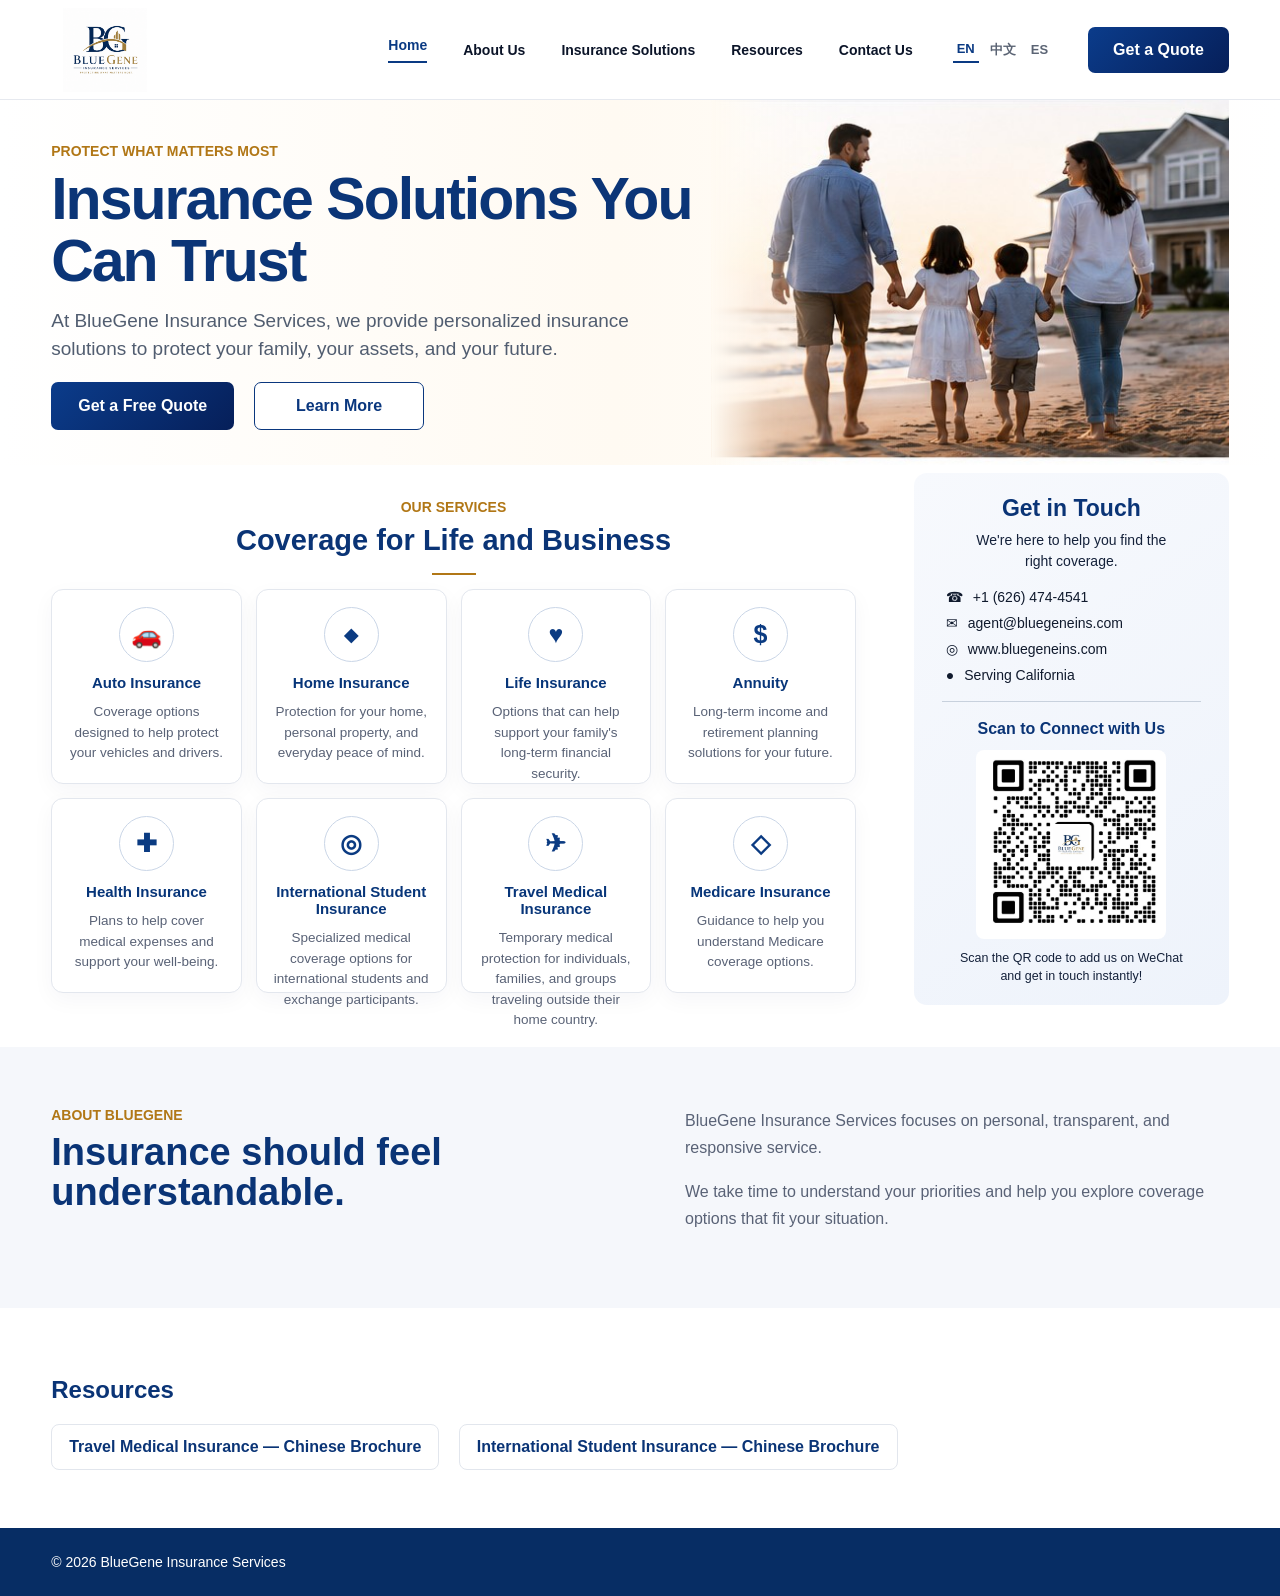
==== commit 84eb622c: "Add files via upload" ====
--- a/index.html
+++ b/index.html
@@ -12,13 +12,13 @@
   <div class="shell nav">
     <a class="logo" href="#home"><img src="assets/bluegene-logo.png" alt="BlueGene Insurance Services"></a>
     <nav class="menu">
-      <a class="active" href="#home" data-en="Home" data-zh="首页">Home</a>
-      <a href="#about" data-en="About Us" data-zh="关于我们">About Us</a>
-      <a href="#services" data-en="Insurance Solutions" data-zh="保险方案">Insurance Solutions</a>
-      <a href="#resources" data-en="Resources" data-zh="资料">Resources</a>
-      <a href="#contact" data-en="Contact Us" data-zh="联系我们">Contact Us</a>
-      <button class="language" id="lang">中文</button>
-      <a class="quote-top" href="mailto:agent@bluegeneins.com?subject=Quote Request" data-en="Get a Quote" data-zh="获取报价">Get a Quote</a>
+      <a class="active" href="#home" data-en="Home" data-es="Inicio" data-zh="首页">Home</a>
+      <a href="#about" data-en="About Us" data-es="Sobre Nosotros" data-zh="关于我们">About Us</a>
+      <a href="#services" data-en="Insurance Solutions" data-es="Soluciones de Seguros" data-zh="保险方案">Insurance Solutions</a>
+      <a href="#resources" data-en="Resources" data-es="Recursos" data-zh="资料">Resources</a>
+      <a href="#contact" data-en="Contact Us" data-es="Contáctenos" data-zh="联系我们">Contact Us</a>
+      <div class="language-switch" aria-label="Language"><button type="button" data-lang="en" class="lang-choice active">EN</button><button type="button" data-lang="zh">中文</button><button type="button" data-lang="es">ES</button></div>
+      <a class="quote-top" href="mailto:agent@bluegeneins.com?subject=Quote Request" data-en="Get a Quote" data-es="Obtenga una Cotización" data-zh="获取报价">Get a Quote</a>
     </nav>
   </div>
 </header>
@@ -27,15 +27,15 @@
 <section class="hero" id="home">
   <div class="shell hero-inner">
     <div class="hero-copy">
-      <div class="kicker" data-en="PROTECT WHAT MATTERS MOST" data-zh="守护您最重要的一切">PROTECT WHAT MATTERS MOST</div>
-      <h1 data-en="Insurance Solutions You Can Trust" data-zh="值得信赖的保险方案">Insurance Solutions You Can Trust</h1>
-      <p data-en="At BlueGene Insurance Services, we provide personalized insurance solutions to protect your family, your assets, and your future."
+      <div class="kicker" data-en="PROTECT WHAT MATTERS MOST" data-es="PROTEJA LO QUE MÁS IMPORTA" data-zh="守护您最重要的一切">PROTECT WHAT MATTERS MOST</div>
+      <h1 data-en="Insurance Solutions You Can Trust" data-es="Soluciones de Seguros en las que Puede Confiar" data-zh="值得信赖的保险方案">Insurance Solutions You Can Trust</h1>
+      <p data-en="At BlueGene Insurance Services, we provide personalized insurance solutions to protect your family, your assets, and your future." data-es="En BlueGene Insurance Services, ofrecemos soluciones de seguro personalizadas para proteger a su familia, sus bienes y su futuro."
          data-zh="BlueGene Insurance Services 为您提供个性化保险方案，守护您的家庭、资产与未来。">
         At BlueGene Insurance Services, we provide personalized insurance solutions to protect your family, your assets, and your future.
       </p>
       <div class="hero-buttons">
-        <a class="primary" href="mailto:agent@bluegeneins.com?subject=Quote Request" data-en="Get a Free Quote" data-zh="免费获取报价">Get a Free Quote</a>
-        <a class="secondary" href="#services" data-en="Learn More" data-zh="了解更多">Learn More</a>
+        <a class="primary" href="mailto:agent@bluegeneins.com?subject=Quote Request" data-en="Get a Free Quote" data-es="Obtenga una Cotización Gratuita" data-zh="免费获取报价">Get a Free Quote</a>
+        <a class="secondary" href="#services" data-en="Learn More" data-es="Más Información" data-zh="了解更多">Learn More</a>
       </div>
     </div>
     <div class="hero-photo" aria-label="Family"></div>
@@ -45,70 +45,70 @@
 <section class="services" id="services">
   <div class="shell services-grid">
     <div class="service-main">
-      <div class="section-kicker" data-en="OUR SERVICES" data-zh="我们的服务">OUR SERVICES</div>
-      <h2 data-en="Coverage for Life and Business" data-zh="生活与家庭的全面保障">Coverage for Life and Business</h2>
+      <div class="section-kicker" data-en="OUR SERVICES" data-es="NUESTROS SERVICIOS" data-zh="我们的服务">OUR SERVICES</div>
+      <h2 data-en="Coverage for Life and Business" data-es="Cobertura para Cada Etapa de la Vida" data-zh="生活与家庭的全面保障">Coverage for Life and Business</h2>
       <div class="gold-line"></div>
 
       <div class="cards">
         <article class="card">
           <div class="round-icon">🚗</div>
-          <h3 data-en="Auto Insurance" data-zh="汽车保险">Auto Insurance</h3>
-          <p data-en="Coverage options designed to help protect your vehicles and drivers." data-zh="为您的车辆和驾驶人提供合适的保险保障。">Coverage options designed to help protect your vehicles and drivers.</p>
+          <h3 data-en="Auto Insurance" data-es="Seguro de Auto" data-zh="汽车保险">Auto Insurance</h3>
+          <p data-en="Coverage options designed to help protect your vehicles and drivers." data-es="Opciones de cobertura diseñadas para ayudar a proteger sus vehículos y conductores." data-zh="为您的车辆和驾驶人提供合适的保险保障。">Coverage options designed to help protect your vehicles and drivers.</p>
         </article>
 
         <article class="card">
           <div class="round-icon home-icon">◆</div>
-          <h3 data-en="Home Insurance" data-zh="房屋保险">Home Insurance</h3>
-          <p data-en="Protection for your home, personal property, and everyday peace of mind." data-zh="为房屋、个人财产及日常生活提供安心保障。">Protection for your home, personal property, and everyday peace of mind.</p>
+          <h3 data-en="Home Insurance" data-es="Seguro de Hogar" data-zh="房屋保险">Home Insurance</h3>
+          <p data-en="Protection for your home, personal property, and everyday peace of mind." data-es="Protección para su hogar, sus bienes personales y su tranquilidad diaria." data-zh="为房屋、个人财产及日常生活提供安心保障。">Protection for your home, personal property, and everyday peace of mind.</p>
         </article>
 
         <article class="card">
           <div class="round-icon">♥</div>
-          <h3 data-en="Life Insurance" data-zh="人寿保险">Life Insurance</h3>
-          <p data-en="Options that can help support your family's long-term financial security." data-zh="帮助您为家庭建立长期的财务保障。">Options that can help support your family's long-term financial security.</p>
+          <h3 data-en="Life Insurance" data-es="Seguro de Vida" data-zh="人寿保险">Life Insurance</h3>
+          <p data-en="Options that can help support your family's long-term financial security." data-es="Opciones que pueden ayudar a proteger la seguridad financiera a largo plazo de su familia." data-zh="帮助您为家庭建立长期的财务保障。">Options that can help support your family's long-term financial security.</p>
         </article>
 
         <article class="card">
           <div class="round-icon">$</div>
-          <h3 data-en="Annuity" data-zh="年金保险">Annuity</h3>
-          <p data-en="Long-term income and retirement planning solutions for your future." data-zh="为退休生活及长期收入规划提供解决方案。">Long-term income and retirement planning solutions for your future.</p>
+          <h3 data-en="Annuity" data-es="Anualidades" data-zh="年金保险">Annuity</h3>
+          <p data-en="Long-term income and retirement planning solutions for your future." data-es="Soluciones de ingresos a largo plazo y planificación para la jubilación." data-zh="为退休生活及长期收入规划提供解决方案。">Long-term income and retirement planning solutions for your future.</p>
         </article>
 
         <a class="card-link" href="https://www.coveredca.com/" target="_blank" rel="noopener">
           <article class="card">
             <div class="round-icon">✚</div>
-            <h3 data-en="Health Insurance" data-zh="健康保险">Health Insurance</h3>
-            <p data-en="Plans to help cover medical expenses and support your well-being." data-zh="帮助承担医疗费用，为您和家人的健康提供保障。">Plans to help cover medical expenses and support your well-being.</p>
+            <h3 data-en="Health Insurance" data-es="Seguro de Salud" data-zh="健康保险">Health Insurance</h3>
+            <p data-en="Plans to help cover medical expenses and support your well-being." data-es="Planes para ayudar a cubrir gastos médicos y apoyar su bienestar." data-zh="帮助承担医疗费用，为您和家人的健康提供保障。">Plans to help cover medical expenses and support your well-being.</p>
           </article>
         </a>
 
         <a class="card-link" href="docs/Patriot-Exchange-Student-Chinese.pdf" target="_blank">
           <article class="card">
             <div class="round-icon">◎</div>
-            <h3 data-en="International Student Insurance" data-zh="国际留学生保险">International Student Insurance</h3>
-            <p data-en="Specialized medical coverage options for international students and exchange participants." data-zh="为国际学生及交流项目参与者提供专门的医疗保障选择。">Specialized medical coverage options for international students and exchange participants.</p>
+            <h3 data-en="International Student Insurance" data-es="Seguro para Estudiantes Internacionales" data-zh="国际留学生保险">International Student Insurance</h3>
+            <p data-en="Specialized medical coverage options for international students and exchange participants." data-es="Opciones de cobertura médica especializada para estudiantes internacionales y participantes de intercambio." data-zh="为国际学生及交流项目参与者提供专门的医疗保障选择。">Specialized medical coverage options for international students and exchange participants.</p>
           </article>
         </a>
 
         <a class="card-link" href="https://www.imglobal.com/img-producer-insurance-plans/patriot-america-plus?IMGAC=546873&svi=1" target="_blank" rel="noopener">
           <article class="card">
             <div class="round-icon">✈</div>
-            <h3 data-en="Travel Medical Insurance" data-zh="旅行医疗保险">Travel Medical Insurance</h3>
-            <p data-en="Temporary medical protection for individuals, families, and groups traveling outside their home country." data-zh="为个人、家庭及团体的国际旅行提供临时医疗保障选择。">Temporary medical protection for individuals, families, and groups traveling outside their home country.</p>
+            <h3 data-en="Travel Medical Insurance" data-es="Seguro Médico de Viaje" data-zh="旅行医疗保险">Travel Medical Insurance</h3>
+            <p data-en="Temporary medical protection for individuals, families, and groups traveling outside their home country." data-es="Protección médica temporal para personas, familias y grupos que viajan fuera de su país de residencia." data-zh="为个人、家庭及团体的国际旅行提供临时医疗保障选择。">Temporary medical protection for individuals, families, and groups traveling outside their home country.</p>
           </article>
         </a>
 
         <article class="card">
           <div class="round-icon">◇</div>
-          <h3 data-en="Medicare Insurance" data-zh="Medicare 医疗保险">Medicare Insurance</h3>
-          <p data-en="Guidance to help you understand Medicare coverage options." data-zh="帮助您了解并选择适合自己的 Medicare 保障方案。">Guidance to help you understand Medicare coverage options.</p>
+          <h3 data-en="Medicare Insurance" data-es="Seguro Medicare" data-zh="Medicare 医疗保险">Medicare Insurance</h3>
+          <p data-en="Guidance to help you understand Medicare coverage options." data-es="Orientación para ayudarle a comprender sus opciones de cobertura de Medicare." data-zh="帮助您了解并选择适合自己的 Medicare 保障方案。">Guidance to help you understand Medicare coverage options.</p>
         </article>
       </div>
     </div>
 
     <aside class="contact-card" id="contact">
-      <h2 data-en="Get in Touch" data-zh="联系我们">Get in Touch</h2>
-      <p class="intro" data-en="We're here to help you find the right coverage." data-zh="我们愿意帮助您找到合适的保险保障。">We're here to help you find the right coverage.</p>
+      <h2 data-en="Get in Touch" data-es="Contáctenos" data-zh="联系我们">Get in Touch</h2>
+      <p class="intro" data-en="We're here to help you find the right coverage." data-es="Estamos aquí para ayudarle a encontrar la cobertura adecuada." data-zh="我们愿意帮助您找到合适的保险保障。">We're here to help you find the right coverage.</p>
       <div class="contact-list">
         <a href="tel:+16264744541">☎ <span>+1 (626) 474-4541</span></a>
         <a href="mailto:agent@bluegeneins.com">✉ <span>agent@bluegeneins.com</span></a>
@@ -116,9 +116,9 @@
         <span>● <span>Serving California</span></span>
       </div>
       <div class="divider"></div>
-      <h3 data-en="Scan to Connect with Us" data-zh="扫码添加微信">Scan to Connect with Us</h3>
+      <h3 data-en="Scan to Connect with Us" data-es="Conéctese con Nosotros en WeChat" data-zh="扫码添加微信">Scan to Connect with Us</h3>
       <img class="qr" src="assets/wechat-qr.jpg" alt="WeChat QR code">
-      <p class="qr-text" data-en="Scan the QR code to add us on WeChat and get in touch instantly!" data-zh="扫描二维码添加微信，随时联系我们！">Scan the QR code to add us on WeChat and get in touch instantly!</p>
+      <p class="qr-text" data-en="Scan the QR code to add us on WeChat and get in touch instantly!" data-es="Escanee el código QR para agregarnos en WeChat y comunicarse al instante." data-zh="扫描二维码添加微信，随时联系我们！">Scan the QR code to add us on WeChat and get in touch instantly!</p>
     </aside>
   </div>
 </section>
@@ -126,21 +126,21 @@
 <section class="about" id="about">
   <div class="shell about-grid">
     <div>
-      <div class="section-kicker" data-en="ABOUT BLUEGENE" data-zh="关于 BLUEGENE">ABOUT BLUEGENE</div>
-      <h2 data-en="Insurance should feel understandable." data-zh="保险应该简单易懂。">Insurance should feel understandable.</h2>
+      <div class="section-kicker" data-en="ABOUT BLUEGENE" data-es="SOBRE BLUEGENE" data-zh="关于 BLUEGENE">ABOUT BLUEGENE</div>
+      <h2 data-en="Insurance should feel understandable." data-es="El seguro debe ser fácil de entender." data-zh="保险应该简单易懂。">Insurance should feel understandable.</h2>
     </div>
     <div>
-      <p data-en="BlueGene Insurance Services focuses on personal, transparent, and responsive service." data-zh="BlueGene Insurance Services 专注于个性化、透明且及时的保险服务。">BlueGene Insurance Services focuses on personal, transparent, and responsive service.</p>
-      <p data-en="We take time to understand your priorities and help you explore coverage options that fit your situation." data-zh="我们会认真了解您的需求，帮助您选择更适合自身情况的保险方案。">We take time to understand your priorities and help you explore coverage options that fit your situation.</p>
+      <p data-en="BlueGene Insurance Services focuses on personal, transparent, and responsive service." data-es="BlueGene Insurance Services se enfoca en un servicio personal, transparente y atento." data-zh="BlueGene Insurance Services 专注于个性化、透明且及时的保险服务。">BlueGene Insurance Services focuses on personal, transparent, and responsive service.</p>
+      <p data-en="We take time to understand your priorities and help you explore coverage options that fit your situation." data-es="Nos tomamos el tiempo para comprender sus prioridades y ayudarle a explorar opciones de cobertura que se adapten a su situación." data-zh="我们会认真了解您的需求，帮助您选择更适合自身情况的保险方案。">We take time to understand your priorities and help you explore coverage options that fit your situation.</p>
     </div>
   </div>
 </section>
 
 <section class="resources" id="resources">
   <div class="shell resource-box">
-    <h2 data-en="Resources" data-zh="保险资料">Resources</h2>
-    <a href="docs/Patriot-Travel-Medical-Chinese.pdf" target="_blank" data-en="Travel Medical Insurance — Chinese Brochure" data-zh="旅行医疗保险 — 中文资料">Travel Medical Insurance — Chinese Brochure</a>
-    <a href="docs/Patriot-Exchange-Student-Chinese.pdf" target="_blank" data-en="International Student Insurance — Chinese Brochure" data-zh="国际留学生保险 — 中文资料">International Student Insurance — Chinese Brochure</a>
+    <h2 data-en="Resources" data-es="Recursos" data-zh="保险资料">Resources</h2>
+    <a href="docs/Patriot-Travel-Medical-Chinese.pdf" target="_blank" data-en="Travel Medical Insurance — Chinese Brochure" data-es="Seguro Médico de Viaje — Folleto en Chino" data-zh="旅行医疗保险 — 中文资料">Travel Medical Insurance — Chinese Brochure</a>
+    <a href="docs/Patriot-Exchange-Student-Chinese.pdf" target="_blank" data-en="International Student Insurance — Chinese Brochure" data-es="Seguro para Estudiantes Internacionales — Folleto en Chino" data-zh="国际留学生保险 — 中文资料">International Student Insurance — Chinese Brochure</a>
   </div>
 </section>
 </main>
@@ -148,14 +148,18 @@
 <footer><div class="shell">© 2026 BlueGene Insurance Services</div></footer>
 
 <script>
-const langBtn=document.getElementById('lang');
-let isZh=false;
-langBtn.addEventListener('click',()=>{
-  isZh=!isZh;
-  document.documentElement.lang=isZh?'zh-CN':'en';
-  document.querySelectorAll('[data-en]').forEach(el=>{ el.textContent=isZh?el.dataset.zh:el.dataset.en; });
-  langBtn.textContent=isZh?'English':'中文';
-});
+const languageButtons = document.querySelectorAll('[data-lang]');
+function setLanguage(lang){
+  document.documentElement.lang = lang === 'zh' ? 'zh-CN' : (lang === 'es' ? 'es' : 'en');
+  document.querySelectorAll('[data-en]').forEach(el => {
+    const value = lang === 'zh' ? el.dataset.zh : (lang === 'es' ? el.dataset.es : el.dataset.en);
+    if (value) el.textContent = value;
+  });
+  languageButtons.forEach(btn => btn.classList.toggle('active', btn.dataset.lang === lang));
+  localStorage.setItem('bluegene-language', lang);
+}
+languageButtons.forEach(btn => btn.addEventListener('click', () => setLanguage(btn.dataset.lang)));
+setLanguage(localStorage.getItem('bluegene-language') || 'en');
 </script>
 </body>
 </html>
--- a/styles.css
+++ b/styles.css
@@ -1 +1 @@
-*{box-sizing:border-box}html{scroll-behavior:smooth}body{margin:0;color:#14213a;background:#fff;font-family:Arial,"Helvetica Neue","Noto Sans SC",sans-serif}.shell{width:min(1380px,92%);margin:0 auto}.topbar{height:100px;background:#fff;border-bottom:1px solid #e6e9ef;position:sticky;top:0;z-index:20}.nav{height:100%;display:flex;align-items:center;justify-content:space-between}.logo img{display:block;width:108px;max-height:84px;object-fit:contain}.menu{display:flex;align-items:center;gap:36px}.menu>a:not(.quote-top){color:#0b1428;text-decoration:none;font-size:14px;font-weight:600;white-space:nowrap}.menu>a.active{color:#0a3a83;border-bottom:2px solid #0a3a83;padding-bottom:8px}.language{border:0;background:none;color:#0a3a83;font-size:14px;font-weight:700;cursor:pointer}.quote-top,.primary{color:#fff;text-decoration:none;background:linear-gradient(135deg,#0b3c8b,#061f59);font-weight:700;border-radius:7px}.quote-top{padding:14px 25px}.hero{background:linear-gradient(90deg,#fff 0%,#fffaf2 48%,#fff 100%)}.hero-inner{height:365px;display:grid;grid-template-columns:56% 44%}.hero-copy{padding:43px 0 30px}.kicker,.section-kicker{color:#b17716;font-size:14px;font-weight:800}.hero-copy h1{margin:10px 0 14px;color:#0b3577;font-size:59px;line-height:1.05;letter-spacing:-2px;max-width:660px}.hero-copy p{font-size:19px;line-height:1.5;color:#515d70;max-width:610px;margin:0 0 18px}.hero-buttons{display:flex;gap:20px}.primary,.secondary{display:inline-flex;align-items:center;justify-content:center;padding:14px 27px;min-width:170px}.secondary{border:1.5px solid #0a377e;color:#0a377e;background:#fff;text-decoration:none;border-radius:7px;font-weight:700}.hero-photo{background-image:linear-gradient(90deg,#fffaf2 0%,rgba(255,250,242,.35) 10%,rgba(255,255,255,0) 25%),url("assets/hero-family.jpg");background-size:cover;background-position:center}.services{padding:8px 0 42px}.services-grid{display:grid;grid-template-columns:minmax(0,1fr) 315px;gap:58px;align-items:start}.service-main{padding-top:26px}.service-main>.section-kicker{text-align:center}.service-main>h2{margin:9px 0 0;text-align:center;color:#0a3476;font-size:29px}.gold-line{width:44px;height:2px;background:#b17716;margin:16px auto 14px}.cards{display:grid;grid-template-columns:repeat(4,minmax(0,1fr));gap:14px}.card-link{text-decoration:none;color:inherit}.card{height:195px;padding:17px 16px;border:1px solid #e3e7ee;border-radius:12px;text-align:center;background:#fff;box-shadow:0 7px 22px rgba(11,35,72,.04);transition:transform .15s,box-shadow .15s}.card:hover{transform:translateY(-2px);box-shadow:0 10px 26px rgba(11,35,72,.08)}.round-icon{width:55px;height:55px;border:1.5px solid #cad6e7;border-radius:50%;display:grid;place-items:center;margin:0 auto 12px;color:#0b3b82;font-size:25px;font-weight:700}.home-icon{font-size:18px}.card h3{margin:0 0 11px;color:#073579;font-size:15px}.card p{margin:0;color:#596276;font-size:13.5px;line-height:1.52}.contact-card{background:linear-gradient(145deg,#f7f9fd,#eef3fb);border-radius:13px;padding:22px 28px 20px;text-align:center;min-height:517px}.contact-card h2{margin:0 0 8px;color:#0a3476;font-size:23px}.contact-card .intro{font-size:14px;line-height:1.5;margin:0 auto 17px;max-width:220px}.contact-list{display:flex;flex-direction:column;gap:10px;text-align:left;margin:0 4px}.contact-list>a,.contact-list>span{display:flex;gap:10px;color:#101a2d;text-decoration:none;font-size:14px}.divider{height:1px;background:#c8d1dd;margin:18px 0}.contact-card h3{color:#0a3476;font-size:16px;margin:0 0 12px}.qr{display:block;width:190px;max-width:100%;margin:0 auto;border-radius:8px;background:#fff;padding:4px}.qr-text{font-size:12.5px;line-height:1.45;margin:10px auto 0;max-width:230px}.about{background:#f5f7fb;padding:60px 0}.about-grid{display:grid;grid-template-columns:1fr 1fr;gap:90px;align-items:start}.about h2{color:#0a3476;font-size:38px;line-height:1.05;margin:10px 0}.about p{color:#596276;line-height:1.7;margin:0 0 16px;font-size:16px}.resources{padding:48px 0}.resource-box h2{color:#0a3476}.resource-box a{display:inline-block;margin:0 15px 10px 0;padding:13px 17px;border:1px solid #e2e6ed;border-radius:8px;color:#0a3476;text-decoration:none;font-weight:700}footer{background:#072d64;color:#fff;padding:26px 0;font-size:14px}@media(max-width:1080px){.menu{gap:15px}.services-grid{grid-template-columns:1fr}.contact-card{max-width:450px;margin:0 auto;min-height:0}.cards{grid-template-columns:repeat(2,1fr)}.hero-copy h1{font-size:48px}}@media(max-width:760px){.topbar{height:auto}.nav{padding:10px 0}.logo img{width:85px}.menu>a:not(.quote-top){display:none}.hero-inner{height:auto;grid-template-columns:1fr}.hero-copy{padding:35px 0}.hero-copy h1{font-size:42px}.hero-photo{height:260px}.cards{grid-template-columns:1fr 1fr}.about-grid{grid-template-columns:1fr;gap:20px}}@media(max-width:480px){.cards{grid-template-columns:1fr}.hero-buttons{flex-direction:column}.primary,.secondary{width:100%}}+*{box-sizing:border-box}html{scroll-behavior:smooth}body{margin:0;color:#14213a;background:#fff;font-family:Arial,"Helvetica Neue","Noto Sans SC",sans-serif}.shell{width:min(1380px,92%);margin:0 auto}.topbar{height:100px;background:#fff;border-bottom:1px solid #e6e9ef;position:sticky;top:0;z-index:20}.nav{height:100%;display:flex;align-items:center;justify-content:space-between}.logo img{display:block;width:108px;max-height:84px;object-fit:contain}.menu{display:flex;align-items:center;gap:36px}.menu>a:not(.quote-top){color:#0b1428;text-decoration:none;font-size:14px;font-weight:600;white-space:nowrap}.menu>a.active{color:#0a3a83;border-bottom:2px solid #0a3a83;padding-bottom:8px}.language-switch{display:flex;align-items:center;gap:7px;padding-left:4px}.language-switch button{border:0;background:transparent;color:#5b6474;font-size:13px;font-weight:700;cursor:pointer;padding:5px 4px}.language-switch button.active{color:#0a3a83;border-bottom:2px solid #0a3a83}.quote-top,.primary{color:#fff;text-decoration:none;background:linear-gradient(135deg,#0b3c8b,#061f59);font-weight:700;border-radius:7px}.quote-top{padding:14px 25px}.hero{background:linear-gradient(90deg,#fff 0%,#fffaf2 48%,#fff 100%)}.hero-inner{height:365px;display:grid;grid-template-columns:56% 44%}.hero-copy{padding:43px 0 30px}.kicker,.section-kicker{color:#b17716;font-size:14px;font-weight:800}.hero-copy h1{margin:10px 0 14px;color:#0b3577;font-size:59px;line-height:1.05;letter-spacing:-2px;max-width:660px}.hero-copy p{font-size:19px;line-height:1.5;color:#515d70;max-width:610px;margin:0 0 18px}.hero-buttons{display:flex;gap:20px}.primary,.secondary{display:inline-flex;align-items:center;justify-content:center;padding:14px 27px;min-width:170px}.secondary{border:1.5px solid #0a377e;color:#0a377e;background:#fff;text-decoration:none;border-radius:7px;font-weight:700}.hero-photo{background-image:linear-gradient(90deg,#fffaf2 0%,rgba(255,250,242,.35) 10%,rgba(255,255,255,0) 25%),url("assets/hero-family.jpg");background-size:cover;background-position:center}.services{padding:8px 0 42px}.services-grid{display:grid;grid-template-columns:minmax(0,1fr) 315px;gap:58px;align-items:start}.service-main{padding-top:26px}.service-main>.section-kicker{text-align:center}.service-main>h2{margin:9px 0 0;text-align:center;color:#0a3476;font-size:29px}.gold-line{width:44px;height:2px;background:#b17716;margin:16px auto 14px}.cards{display:grid;grid-template-columns:repeat(4,minmax(0,1fr));gap:14px}.card-link{text-decoration:none;color:inherit}.card{height:195px;padding:17px 16px;border:1px solid #e3e7ee;border-radius:12px;text-align:center;background:#fff;box-shadow:0 7px 22px rgba(11,35,72,.04);transition:transform .15s,box-shadow .15s}.card:hover{transform:translateY(-2px);box-shadow:0 10px 26px rgba(11,35,72,.08)}.round-icon{width:55px;height:55px;border:1.5px solid #cad6e7;border-radius:50%;display:grid;place-items:center;margin:0 auto 12px;color:#0b3b82;font-size:25px;font-weight:700}.home-icon{font-size:18px}.card h3{margin:0 0 11px;color:#073579;font-size:15px}.card p{margin:0;color:#596276;font-size:13.5px;line-height:1.52}.contact-card{background:linear-gradient(145deg,#f7f9fd,#eef3fb);border-radius:13px;padding:22px 28px 20px;text-align:center;min-height:517px}.contact-card h2{margin:0 0 8px;color:#0a3476;font-size:23px}.contact-card .intro{font-size:14px;line-height:1.5;margin:0 auto 17px;max-width:220px}.contact-list{display:flex;flex-direction:column;gap:10px;text-align:left;margin:0 4px}.contact-list>a,.contact-list>span{display:flex;gap:10px;color:#101a2d;text-decoration:none;font-size:14px}.divider{height:1px;background:#c8d1dd;margin:18px 0}.contact-card h3{color:#0a3476;font-size:16px;margin:0 0 12px}.qr{display:block;width:190px;max-width:100%;margin:0 auto;border-radius:8px;background:#fff;padding:4px}.qr-text{font-size:12.5px;line-height:1.45;margin:10px auto 0;max-width:230px}.about{background:#f5f7fb;padding:60px 0}.about-grid{display:grid;grid-template-columns:1fr 1fr;gap:90px;align-items:start}.about h2{color:#0a3476;font-size:38px;line-height:1.05;margin:10px 0}.about p{color:#596276;line-height:1.7;margin:0 0 16px;font-size:16px}.resources{padding:48px 0}.resource-box h2{color:#0a3476}.resource-box a{display:inline-block;margin:0 15px 10px 0;padding:13px 17px;border:1px solid #e2e6ed;border-radius:8px;color:#0a3476;text-decoration:none;font-weight:700}footer{background:#072d64;color:#fff;padding:26px 0;font-size:14px}@media(max-width:1080px){.menu{gap:15px}.services-grid{grid-template-columns:1fr}.contact-card{max-width:450px;margin:0 auto;min-height:0}.cards{grid-template-columns:repeat(2,1fr)}.hero-copy h1{font-size:48px}}@media(max-width:760px){.topbar{height:auto}.nav{padding:10px 0}.logo img{width:85px}.menu>a:not(.quote-top){display:none}.hero-inner{height:auto;grid-template-columns:1fr}.hero-copy{padding:35px 0}.hero-copy h1{font-size:42px}.hero-photo{height:260px}.cards{grid-template-columns:1fr 1fr}.about-grid{grid-template-columns:1fr;gap:20px}}@media(max-width:480px){.cards{grid-template-columns:1fr}.hero-buttons{flex-direction:column}.primary,.secondary{width:100%}}
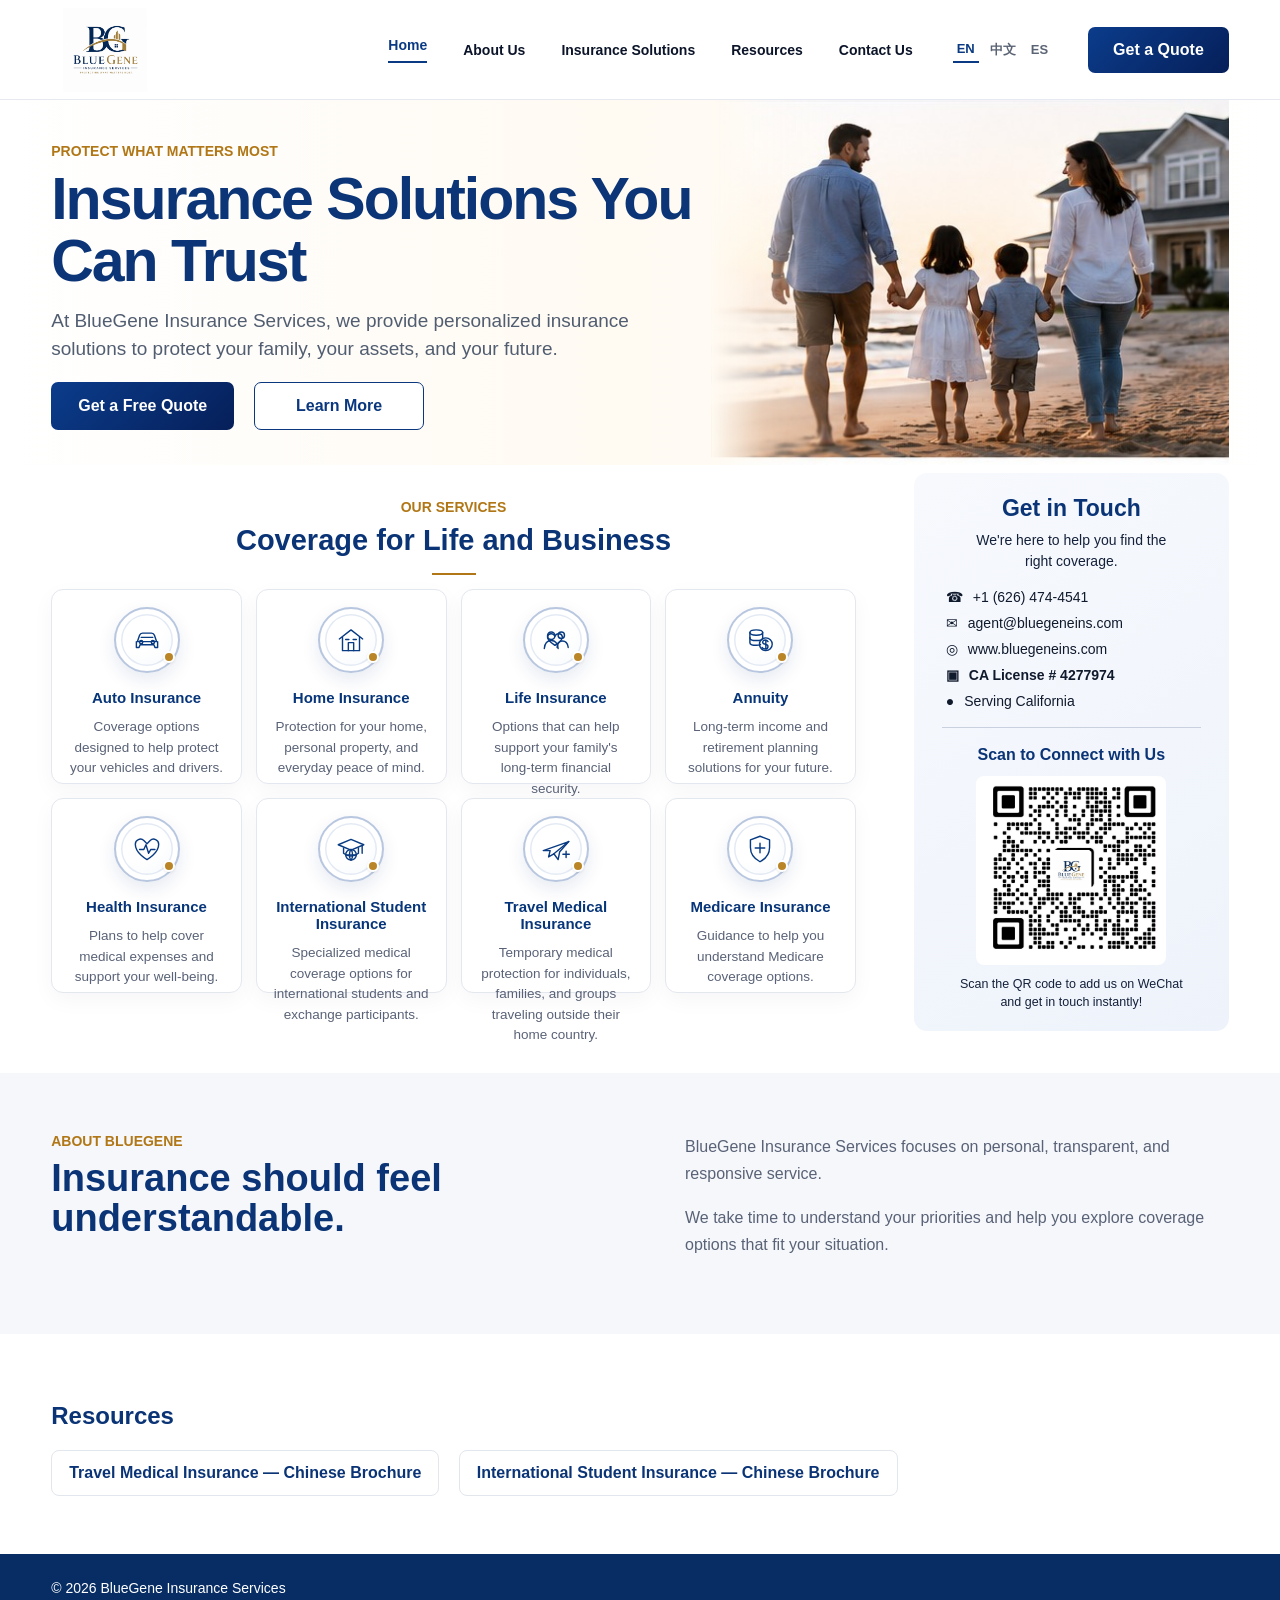
==== commit bbdbf274: "Add files via upload" ====
--- a/index.html
+++ b/index.html
@@ -1,10 +1,28 @@
 <!doctype html>
-<html lang="en">
+<html lang="en-US">
 <head>
 <meta charset="utf-8">
 <meta name="viewport" content="width=device-width,initial-scale=1">
-<title>BlueGene Insurance Services</title>
-<meta name="description" content="Personalized insurance solutions for individuals and families in California.">
+<title>BlueGene Insurance Services | Insurance Solutions in California</title>
+<meta name="description" content="BlueGene Insurance Services offers personalized auto, home, life, health, annuity, Medicare, international student and travel medical insurance guidance in California.">
+<meta name="robots" content="index,follow,max-image-preview:large">
+<link rel="canonical" href="https://bluegeneins.com/">
+<link rel="alternate" hreflang="en-US" href="https://bluegeneins.com/">
+<link rel="alternate" hreflang="zh-Hans" href="https://bluegeneins.com/zh/">
+<link rel="alternate" hreflang="es-US" href="https://bluegeneins.com/es/">
+<link rel="alternate" hreflang="x-default" href="https://bluegeneins.com/">
+<meta property="og:type" content="website">
+<meta property="og:site_name" content="BlueGene Insurance Services">
+<meta property="og:locale" content="en_US">
+<meta property="og:title" content="BlueGene Insurance Services | Insurance Solutions in California">
+<meta property="og:description" content="BlueGene Insurance Services offers personalized auto, home, life, health, annuity, Medicare, international student and travel medical insurance guidance in California.">
+<meta property="og:url" content="https://bluegeneins.com/">
+<meta property="og:image" content="https://bluegeneins.com/assets/hero-family.jpg">
+<meta name="twitter:card" content="summary_large_image">
+<meta name="twitter:title" content="BlueGene Insurance Services | Insurance Solutions in California">
+<meta name="twitter:description" content="BlueGene Insurance Services offers personalized auto, home, life, health, annuity, Medicare, international student and travel medical insurance guidance in California.">
+<meta name="twitter:image" content="https://bluegeneins.com/assets/hero-family.jpg">
+<script type="application/ld+json">{"@context": "https://schema.org", "@type": "Organization", "name": "BlueGene Insurance Services", "url": "https://bluegeneins.com/", "logo": "https://bluegeneins.com/assets/bluegene-logo.png", "email": "agent@bluegeneins.com", "telephone": "+1-626-474-4541", "areaServed": {"@type": "State", "name": "California"}, "contactPoint": {"@type": "ContactPoint", "telephone": "+1-626-474-4541", "email": "agent@bluegeneins.com", "contactType": "customer service", "areaServed": "US", "availableLanguage": ["English", "Chinese", "Spanish"], "identifier": {"@type": "PropertyValue", "propertyID": "California Insurance License", "value": "4277974"}}}</script>
 <link rel="stylesheet" href="styles.css">
 </head>
 <body>
@@ -17,7 +35,7 @@
       <a href="#services" data-en="Insurance Solutions" data-es="Soluciones de Seguros" data-zh="保险方案">Insurance Solutions</a>
       <a href="#resources" data-en="Resources" data-es="Recursos" data-zh="资料">Resources</a>
       <a href="#contact" data-en="Contact Us" data-es="Contáctenos" data-zh="联系我们">Contact Us</a>
-      <div class="language-switch" aria-label="Language"><button type="button" data-lang="en" class="lang-choice active">EN</button><button type="button" data-lang="zh">中文</button><button type="button" data-lang="es">ES</button></div>
+      <div class="language-switch" aria-label="Language"><a class="active" href="/">EN</a><a href="/zh/">中文</a><a href="/es/">ES</a></div>
       <a class="quote-top" href="mailto:agent@bluegeneins.com?subject=Quote Request" data-en="Get a Quote" data-es="Obtenga una Cotización" data-zh="获取报价">Get a Quote</a>
     </nav>
   </div>
@@ -30,9 +48,7 @@
       <div class="kicker" data-en="PROTECT WHAT MATTERS MOST" data-es="PROTEJA LO QUE MÁS IMPORTA" data-zh="守护您最重要的一切">PROTECT WHAT MATTERS MOST</div>
       <h1 data-en="Insurance Solutions You Can Trust" data-es="Soluciones de Seguros en las que Puede Confiar" data-zh="值得信赖的保险方案">Insurance Solutions You Can Trust</h1>
       <p data-en="At BlueGene Insurance Services, we provide personalized insurance solutions to protect your family, your assets, and your future." data-es="En BlueGene Insurance Services, ofrecemos soluciones de seguro personalizadas para proteger a su familia, sus bienes y su futuro."
-         data-zh="BlueGene Insurance Services 为您提供个性化保险方案，守护您的家庭、资产与未来。">
-        At BlueGene Insurance Services, we provide personalized insurance solutions to protect your family, your assets, and your future.
-      </p>
+         data-zh="BlueGene Insurance Services 为您提供个性化保险方案，守护您的家庭、资产与未来。">At BlueGene Insurance Services, we provide personalized insurance solutions to protect your family, your assets, and your future.</p>
       <div class="hero-buttons">
         <a class="primary" href="mailto:agent@bluegeneins.com?subject=Quote Request" data-en="Get a Free Quote" data-es="Obtenga una Cotización Gratuita" data-zh="免费获取报价">Get a Free Quote</a>
         <a class="secondary" href="#services" data-en="Learn More" data-es="Más Información" data-zh="了解更多">Learn More</a>
@@ -51,55 +67,55 @@
 
       <div class="cards">
         <article class="card">
-          <div class="round-icon">🚗</div>
+          <div class="round-icon pro-icon"><svg viewBox="0 0 64 64" aria-hidden="true"><path d="M14 35h36l-4-12a6 6 0 0 0-6-4H24a6 6 0 0 0-6 4l-4 12Z"/><path d="M12 35v11h5l2-5h26l2 5h5V35"/><circle cx="21" cy="36" r="3"/><circle cx="43" cy="36" r="3"/><path d="M21 27h22"/></svg></div>
           <h3 data-en="Auto Insurance" data-es="Seguro de Auto" data-zh="汽车保险">Auto Insurance</h3>
           <p data-en="Coverage options designed to help protect your vehicles and drivers." data-es="Opciones de cobertura diseñadas para ayudar a proteger sus vehículos y conductores." data-zh="为您的车辆和驾驶人提供合适的保险保障。">Coverage options designed to help protect your vehicles and drivers.</p>
         </article>
 
         <article class="card">
-          <div class="round-icon home-icon">◆</div>
+          <div class="round-icon pro-icon"><svg viewBox="0 0 64 64" aria-hidden="true"><path d="m10 30 22-17 22 17"/><path d="M16 27v25h32V27"/><path d="M27 52V37h10v15"/><path d="M22 31h6M36 31h6"/></svg></div>
           <h3 data-en="Home Insurance" data-es="Seguro de Hogar" data-zh="房屋保险">Home Insurance</h3>
           <p data-en="Protection for your home, personal property, and everyday peace of mind." data-es="Protección para su hogar, sus bienes personales y su tranquilidad diaria." data-zh="为房屋、个人财产及日常生活提供安心保障。">Protection for your home, personal property, and everyday peace of mind.</p>
         </article>
 
         <article class="card">
-          <div class="round-icon">♥</div>
+          <div class="round-icon pro-icon"><svg viewBox="0 0 64 64" aria-hidden="true"><circle cx="23" cy="24" r="7"/><circle cx="42" cy="23" r="6"/><path d="M10 48c1-10 6-15 13-15s12 5 13 15"/><path d="M34 46c1-8 5-12 10-12 6 0 10 4 11 12"/><path d="M30 25c3-7 13-6 14 1 1 6-7 11-14 16-7-5-15-10-14-16 1-7 11-8 14-1Z"/></svg></div>
           <h3 data-en="Life Insurance" data-es="Seguro de Vida" data-zh="人寿保险">Life Insurance</h3>
-          <p data-en="Options that can help support your family's long-term financial security." data-es="Opciones que pueden ayudar a proteger la seguridad financiera a largo plazo de su familia." data-zh="帮助您为家庭建立长期的财务保障。">Options that can help support your family's long-term financial security.</p>
+          <p data-en="Options that can help support your family&#x27;s long-term financial security." data-es="Opciones que pueden ayudar a proteger la seguridad financiera a largo plazo de su familia." data-zh="帮助您为家庭建立长期的财务保障。">Options that can help support your family&#x27;s long-term financial security.</p>
         </article>
 
         <article class="card">
-          <div class="round-icon">$</div>
+          <div class="round-icon pro-icon"><svg viewBox="0 0 64 64" aria-hidden="true"><ellipse cx="25" cy="18" rx="12" ry="5"/><path d="M13 18v10c0 3 5 5 12 5s12-2 12-5V18"/><path d="M13 27v10c0 3 5 5 12 5 3 0 6-.5 8-1.4"/><circle cx="43" cy="40" r="12"/><path d="M43 33v14M47 35c-1-2-3-3-5-3-3 0-5 2-5 4 0 6 10 2 10 8 0 3-2 5-5 5-3 0-5-1-6-3"/></svg></div>
           <h3 data-en="Annuity" data-es="Anualidades" data-zh="年金保险">Annuity</h3>
           <p data-en="Long-term income and retirement planning solutions for your future." data-es="Soluciones de ingresos a largo plazo y planificación para la jubilación." data-zh="为退休生活及长期收入规划提供解决方案。">Long-term income and retirement planning solutions for your future.</p>
         </article>
 
         <a class="card-link" href="https://www.coveredca.com/" target="_blank" rel="noopener">
           <article class="card">
-            <div class="round-icon">✚</div>
-            <h3 data-en="Health Insurance" data-es="Seguro de Salud" data-zh="健康保险">Health Insurance</h3>
+            <div class="round-icon pro-icon"><svg viewBox="0 0 64 64" aria-hidden="true"><path d="M32 52S10 40 10 23c0-8 10-13 16-7l6 6 6-6c6-6 16-1 16 7 0 17-22 29-22 29Z"/><path d="M18 33h8l4-9 5 16 4-7h8"/></svg></div>
+          <h3 data-en="Health Insurance" data-es="Seguro de Salud" data-zh="健康保险">Health Insurance</h3>
             <p data-en="Plans to help cover medical expenses and support your well-being." data-es="Planes para ayudar a cubrir gastos médicos y apoyar su bienestar." data-zh="帮助承担医疗费用，为您和家人的健康提供保障。">Plans to help cover medical expenses and support your well-being.</p>
           </article>
         </a>
 
         <a class="card-link" href="docs/Patriot-Exchange-Student-Chinese.pdf" target="_blank">
           <article class="card">
-            <div class="round-icon">◎</div>
-            <h3 data-en="International Student Insurance" data-es="Seguro para Estudiantes Internacionales" data-zh="国际留学生保险">International Student Insurance</h3>
+            <div class="round-icon pro-icon"><svg viewBox="0 0 64 64" aria-hidden="true"><path d="m8 24 24-10 24 10-24 10L8 24Z"/><path d="M18 30v10c8 7 20 7 28 0V30"/><path d="M53 26v14"/><circle cx="32" cy="43" r="10"/><path d="M22 43h20M32 33c4 4 4 16 0 20M32 33c-4 4-4 16 0 20"/></svg></div>
+          <h3 data-en="International Student Insurance" data-es="Seguro para Estudiantes Internacionales" data-zh="国际留学生保险">International Student Insurance</h3>
             <p data-en="Specialized medical coverage options for international students and exchange participants." data-es="Opciones de cobertura médica especializada para estudiantes internacionales y participantes de intercambio." data-zh="为国际学生及交流项目参与者提供专门的医疗保障选择。">Specialized medical coverage options for international students and exchange participants.</p>
           </article>
         </a>
 
         <a class="card-link" href="https://www.imglobal.com/img-producer-insurance-plans/patriot-america-plus?IMGAC=546873&svi=1" target="_blank" rel="noopener">
           <article class="card">
-            <div class="round-icon">✈</div>
-            <h3 data-en="Travel Medical Insurance" data-es="Seguro Médico de Viaje" data-zh="旅行医疗保险">Travel Medical Insurance</h3>
+            <div class="round-icon pro-icon"><svg viewBox="0 0 64 64" aria-hidden="true"><path d="M8 35 56 18 39 37l-3 15-8-11-10 6 3-12Z"/><path d="M28 41 56 18"/><path d="M45 42h12M51 36v12"/></svg></div>
+          <h3 data-en="Travel Medical Insurance" data-es="Seguro Médico de Viaje" data-zh="旅行医疗保险">Travel Medical Insurance</h3>
             <p data-en="Temporary medical protection for individuals, families, and groups traveling outside their home country." data-es="Protección médica temporal para personas, familias y grupos que viajan fuera de su país de residencia." data-zh="为个人、家庭及团体的国际旅行提供临时医疗保障选择。">Temporary medical protection for individuals, families, and groups traveling outside their home country.</p>
           </article>
         </a>
 
         <article class="card">
-          <div class="round-icon">◇</div>
+          <div class="round-icon pro-icon"><svg viewBox="0 0 64 64" aria-hidden="true"><path d="M32 8 50 15v14c0 12-7 21-18 27C21 50 14 41 14 29V15l18-7Z"/><path d="M32 21v18M23 30h18"/></svg></div>
           <h3 data-en="Medicare Insurance" data-es="Seguro Medicare" data-zh="Medicare 医疗保险">Medicare Insurance</h3>
           <p data-en="Guidance to help you understand Medicare coverage options." data-es="Orientación para ayudarle a comprender sus opciones de cobertura de Medicare." data-zh="帮助您了解并选择适合自己的 Medicare 保障方案。">Guidance to help you understand Medicare coverage options.</p>
         </article>
@@ -108,11 +124,12 @@
 
     <aside class="contact-card" id="contact">
       <h2 data-en="Get in Touch" data-es="Contáctenos" data-zh="联系我们">Get in Touch</h2>
-      <p class="intro" data-en="We're here to help you find the right coverage." data-es="Estamos aquí para ayudarle a encontrar la cobertura adecuada." data-zh="我们愿意帮助您找到合适的保险保障。">We're here to help you find the right coverage.</p>
+      <p class="intro" data-en="We&#x27;re here to help you find the right coverage." data-es="Estamos aquí para ayudarle a encontrar la cobertura adecuada." data-zh="我们愿意帮助您找到合适的保险保障。">We&#x27;re here to help you find the right coverage.</p>
       <div class="contact-list">
         <a href="tel:+16264744541">☎ <span>+1 (626) 474-4541</span></a>
         <a href="mailto:agent@bluegeneins.com">✉ <span>agent@bluegeneins.com</span></a>
         <span>◎ <span>www.bluegeneins.com</span></span>
+        <span class="contact-license">▣ <span>CA License # 4277974</span></span>
         <span>● <span>Serving California</span></span>
       </div>
       <div class="divider"></div>
@@ -147,19 +164,6 @@
 
 <footer><div class="shell">© 2026 BlueGene Insurance Services</div></footer>
 
-<script>
-const languageButtons = document.querySelectorAll('[data-lang]');
-function setLanguage(lang){
-  document.documentElement.lang = lang === 'zh' ? 'zh-CN' : (lang === 'es' ? 'es' : 'en');
-  document.querySelectorAll('[data-en]').forEach(el => {
-    const value = lang === 'zh' ? el.dataset.zh : (lang === 'es' ? el.dataset.es : el.dataset.en);
-    if (value) el.textContent = value;
-  });
-  languageButtons.forEach(btn => btn.classList.toggle('active', btn.dataset.lang === lang));
-  localStorage.setItem('bluegene-language', lang);
-}
-languageButtons.forEach(btn => btn.addEventListener('click', () => setLanguage(btn.dataset.lang)));
-setLanguage(localStorage.getItem('bluegene-language') || 'en');
-</script>
+
 </body>
 </html>
--- a/styles.css
+++ b/styles.css
@@ -1 +1,76 @@
-*{box-sizing:border-box}html{scroll-behavior:smooth}body{margin:0;color:#14213a;background:#fff;font-family:Arial,"Helvetica Neue","Noto Sans SC",sans-serif}.shell{width:min(1380px,92%);margin:0 auto}.topbar{height:100px;background:#fff;border-bottom:1px solid #e6e9ef;position:sticky;top:0;z-index:20}.nav{height:100%;display:flex;align-items:center;justify-content:space-between}.logo img{display:block;width:108px;max-height:84px;object-fit:contain}.menu{display:flex;align-items:center;gap:36px}.menu>a:not(.quote-top){color:#0b1428;text-decoration:none;font-size:14px;font-weight:600;white-space:nowrap}.menu>a.active{color:#0a3a83;border-bottom:2px solid #0a3a83;padding-bottom:8px}.language-switch{display:flex;align-items:center;gap:7px;padding-left:4px}.language-switch button{border:0;background:transparent;color:#5b6474;font-size:13px;font-weight:700;cursor:pointer;padding:5px 4px}.language-switch button.active{color:#0a3a83;border-bottom:2px solid #0a3a83}.quote-top,.primary{color:#fff;text-decoration:none;background:linear-gradient(135deg,#0b3c8b,#061f59);font-weight:700;border-radius:7px}.quote-top{padding:14px 25px}.hero{background:linear-gradient(90deg,#fff 0%,#fffaf2 48%,#fff 100%)}.hero-inner{height:365px;display:grid;grid-template-columns:56% 44%}.hero-copy{padding:43px 0 30px}.kicker,.section-kicker{color:#b17716;font-size:14px;font-weight:800}.hero-copy h1{margin:10px 0 14px;color:#0b3577;font-size:59px;line-height:1.05;letter-spacing:-2px;max-width:660px}.hero-copy p{font-size:19px;line-height:1.5;color:#515d70;max-width:610px;margin:0 0 18px}.hero-buttons{display:flex;gap:20px}.primary,.secondary{display:inline-flex;align-items:center;justify-content:center;padding:14px 27px;min-width:170px}.secondary{border:1.5px solid #0a377e;color:#0a377e;background:#fff;text-decoration:none;border-radius:7px;font-weight:700}.hero-photo{background-image:linear-gradient(90deg,#fffaf2 0%,rgba(255,250,242,.35) 10%,rgba(255,255,255,0) 25%),url("assets/hero-family.jpg");background-size:cover;background-position:center}.services{padding:8px 0 42px}.services-grid{display:grid;grid-template-columns:minmax(0,1fr) 315px;gap:58px;align-items:start}.service-main{padding-top:26px}.service-main>.section-kicker{text-align:center}.service-main>h2{margin:9px 0 0;text-align:center;color:#0a3476;font-size:29px}.gold-line{width:44px;height:2px;background:#b17716;margin:16px auto 14px}.cards{display:grid;grid-template-columns:repeat(4,minmax(0,1fr));gap:14px}.card-link{text-decoration:none;color:inherit}.card{height:195px;padding:17px 16px;border:1px solid #e3e7ee;border-radius:12px;text-align:center;background:#fff;box-shadow:0 7px 22px rgba(11,35,72,.04);transition:transform .15s,box-shadow .15s}.card:hover{transform:translateY(-2px);box-shadow:0 10px 26px rgba(11,35,72,.08)}.round-icon{width:55px;height:55px;border:1.5px solid #cad6e7;border-radius:50%;display:grid;place-items:center;margin:0 auto 12px;color:#0b3b82;font-size:25px;font-weight:700}.home-icon{font-size:18px}.card h3{margin:0 0 11px;color:#073579;font-size:15px}.card p{margin:0;color:#596276;font-size:13.5px;line-height:1.52}.contact-card{background:linear-gradient(145deg,#f7f9fd,#eef3fb);border-radius:13px;padding:22px 28px 20px;text-align:center;min-height:517px}.contact-card h2{margin:0 0 8px;color:#0a3476;font-size:23px}.contact-card .intro{font-size:14px;line-height:1.5;margin:0 auto 17px;max-width:220px}.contact-list{display:flex;flex-direction:column;gap:10px;text-align:left;margin:0 4px}.contact-list>a,.contact-list>span{display:flex;gap:10px;color:#101a2d;text-decoration:none;font-size:14px}.divider{height:1px;background:#c8d1dd;margin:18px 0}.contact-card h3{color:#0a3476;font-size:16px;margin:0 0 12px}.qr{display:block;width:190px;max-width:100%;margin:0 auto;border-radius:8px;background:#fff;padding:4px}.qr-text{font-size:12.5px;line-height:1.45;margin:10px auto 0;max-width:230px}.about{background:#f5f7fb;padding:60px 0}.about-grid{display:grid;grid-template-columns:1fr 1fr;gap:90px;align-items:start}.about h2{color:#0a3476;font-size:38px;line-height:1.05;margin:10px 0}.about p{color:#596276;line-height:1.7;margin:0 0 16px;font-size:16px}.resources{padding:48px 0}.resource-box h2{color:#0a3476}.resource-box a{display:inline-block;margin:0 15px 10px 0;padding:13px 17px;border:1px solid #e2e6ed;border-radius:8px;color:#0a3476;text-decoration:none;font-weight:700}footer{background:#072d64;color:#fff;padding:26px 0;font-size:14px}@media(max-width:1080px){.menu{gap:15px}.services-grid{grid-template-columns:1fr}.contact-card{max-width:450px;margin:0 auto;min-height:0}.cards{grid-template-columns:repeat(2,1fr)}.hero-copy h1{font-size:48px}}@media(max-width:760px){.topbar{height:auto}.nav{padding:10px 0}.logo img{width:85px}.menu>a:not(.quote-top){display:none}.hero-inner{height:auto;grid-template-columns:1fr}.hero-copy{padding:35px 0}.hero-copy h1{font-size:42px}.hero-photo{height:260px}.cards{grid-template-columns:1fr 1fr}.about-grid{grid-template-columns:1fr;gap:20px}}@media(max-width:480px){.cards{grid-template-columns:1fr}.hero-buttons{flex-direction:column}.primary,.secondary{width:100%}}+*{box-sizing:border-box}html{scroll-behavior:smooth}body{margin:0;color:#14213a;background:#fff;font-family:Arial,"Helvetica Neue","Noto Sans SC",sans-serif}.shell{width:min(1380px,92%);margin:0 auto}.topbar{height:100px;background:#fff;border-bottom:1px solid #e6e9ef;position:sticky;top:0;z-index:20}.nav{height:100%;display:flex;align-items:center;justify-content:space-between}.logo img{display:block;width:108px;max-height:84px;object-fit:contain}.menu{display:flex;align-items:center;gap:36px}.menu>a:not(.quote-top){color:#0b1428;text-decoration:none;font-size:14px;font-weight:600;white-space:nowrap}.menu>a.active{color:#0a3a83;border-bottom:2px solid #0a3a83;padding-bottom:8px}.language-switch{display:flex;align-items:center;gap:7px;padding-left:4px}.language-switch button{border:0;background:transparent;color:#5b6474;font-size:13px;font-weight:700;cursor:pointer;padding:5px 4px}.language-switch button.active{color:#0a3a83;border-bottom:2px solid #0a3a83}.quote-top,.primary{color:#fff;text-decoration:none;background:linear-gradient(135deg,#0b3c8b,#061f59);font-weight:700;border-radius:7px}.quote-top{padding:14px 25px}.hero{background:linear-gradient(90deg,#fff 0%,#fffaf2 48%,#fff 100%)}.hero-inner{height:365px;display:grid;grid-template-columns:56% 44%}.hero-copy{padding:43px 0 30px}.kicker,.section-kicker{color:#b17716;font-size:14px;font-weight:800}.hero-copy h1{margin:10px 0 14px;color:#0b3577;font-size:59px;line-height:1.05;letter-spacing:-2px;max-width:660px}.hero-copy p{font-size:19px;line-height:1.5;color:#515d70;max-width:610px;margin:0 0 18px}.hero-buttons{display:flex;gap:20px}.primary,.secondary{display:inline-flex;align-items:center;justify-content:center;padding:14px 27px;min-width:170px}.secondary{border:1.5px solid #0a377e;color:#0a377e;background:#fff;text-decoration:none;border-radius:7px;font-weight:700}.hero-photo{background-image:linear-gradient(90deg,#fffaf2 0%,rgba(255,250,242,.35) 10%,rgba(255,255,255,0) 25%),url("assets/hero-family.jpg");background-size:cover;background-position:center}.services{padding:8px 0 42px}.services-grid{display:grid;grid-template-columns:minmax(0,1fr) 315px;gap:58px;align-items:start}.service-main{padding-top:26px}.service-main>.section-kicker{text-align:center}.service-main>h2{margin:9px 0 0;text-align:center;color:#0a3476;font-size:29px}.gold-line{width:44px;height:2px;background:#b17716;margin:16px auto 14px}.cards{display:grid;grid-template-columns:repeat(4,minmax(0,1fr));gap:14px}.card-link{text-decoration:none;color:inherit}.card{height:195px;padding:17px 16px;border:1px solid #e3e7ee;border-radius:12px;text-align:center;background:#fff;box-shadow:0 7px 22px rgba(11,35,72,.04);transition:transform .15s,box-shadow .15s}.card:hover{transform:translateY(-2px);box-shadow:0 10px 26px rgba(11,35,72,.08)}.round-icon{width:55px;height:55px;border:1.5px solid #cad6e7;border-radius:50%;display:grid;place-items:center;margin:0 auto 12px;color:#0b3b82;font-size:25px;font-weight:700}.home-icon{font-size:18px}.card h3{margin:0 0 11px;color:#073579;font-size:15px}.card p{margin:0;color:#596276;font-size:13.5px;line-height:1.52}.contact-card{background:linear-gradient(145deg,#f7f9fd,#eef3fb);border-radius:13px;padding:22px 28px 20px;text-align:center;min-height:517px}.contact-card h2{margin:0 0 8px;color:#0a3476;font-size:23px}.contact-card .intro{font-size:14px;line-height:1.5;margin:0 auto 17px;max-width:220px}.contact-list{display:flex;flex-direction:column;gap:10px;text-align:left;margin:0 4px}.contact-list>a,.contact-list>span{display:flex;gap:10px;color:#101a2d;text-decoration:none;font-size:14px}.divider{height:1px;background:#c8d1dd;margin:18px 0}.contact-card h3{color:#0a3476;font-size:16px;margin:0 0 12px}.qr{display:block;width:190px;max-width:100%;margin:0 auto;border-radius:8px;background:#fff;padding:4px}.qr-text{font-size:12.5px;line-height:1.45;margin:10px auto 0;max-width:230px}.about{background:#f5f7fb;padding:60px 0}.about-grid{display:grid;grid-template-columns:1fr 1fr;gap:90px;align-items:start}.about h2{color:#0a3476;font-size:38px;line-height:1.05;margin:10px 0}.about p{color:#596276;line-height:1.7;margin:0 0 16px;font-size:16px}.resources{padding:48px 0}.resource-box h2{color:#0a3476}.resource-box a{display:inline-block;margin:0 15px 10px 0;padding:13px 17px;border:1px solid #e2e6ed;border-radius:8px;color:#0a3476;text-decoration:none;font-weight:700}footer{background:#072d64;color:#fff;padding:26px 0;font-size:14px}@media(max-width:1080px){.menu{gap:15px}.services-grid{grid-template-columns:1fr}.contact-card{max-width:450px;margin:0 auto;min-height:0}.cards{grid-template-columns:repeat(2,1fr)}.hero-copy h1{font-size:48px}}@media(max-width:760px){.topbar{height:auto}.nav{padding:10px 0}.logo img{width:85px}.menu>a:not(.quote-top){display:none}.hero-inner{height:auto;grid-template-columns:1fr}.hero-copy{padding:35px 0}.hero-copy h1{font-size:42px}.hero-photo{height:260px}.cards{grid-template-columns:1fr 1fr}.about-grid{grid-template-columns:1fr;gap:20px}}@media(max-width:480px){.cards{grid-template-columns:1fr}.hero-buttons{flex-direction:column}.primary,.secondary{width:100%}}
+/* SEO-friendly language selector */
+.language-switch a{
+  border:0;background:transparent;color:#5b6474;font-size:13px;font-weight:700;
+  cursor:pointer;padding:5px 4px;text-decoration:none;
+}
+.language-switch a.active{color:#0a3a83;border-bottom:2px solid #0a3a83}
+
+/* v3-6: professional product icons + contact license */
+
+
+
+.pro-icon svg{width:36px;height:36px;display:block;fill:none;stroke:#0a3a83;stroke-width:2;stroke-linecap:round;stroke-linejoin:round}
+.pro-icon{background:#fff}
+
+@media(max-width:760px){.pro-icon svg{width:32px;height:32px}}
+
+.contact-license{font-weight:700;color:#0a3476}
+
+
+
+/* v3-8: refined product icon system applied to actual card classes */
+.card .round-icon.pro-icon{
+  width:66px;
+  height:66px;
+  margin:0 auto 16px;
+  border-radius:50%;
+  display:flex;
+  align-items:center;
+  justify-content:center;
+  position:relative;
+  background:
+    radial-gradient(circle at 34% 28%, #ffffff 0 42%, #f4f7fb 100%);
+  border:2.5px solid #b8c7df;
+  box-shadow:
+    0 7px 18px rgba(9,52,119,.10),
+    inset 0 0 0 5px #ffffff,
+    inset 0 0 0 6.5px #e4eaf4;
+  color:#083b82;
+  transition:transform .18s ease, box-shadow .18s ease, border-color .18s ease;
+}
+.card .round-icon.pro-icon svg{
+  width:34px;
+  height:34px;
+  display:block;
+  fill:none;
+  stroke:currentColor;
+  stroke-width:2.65;
+  stroke-linecap:round;
+  stroke-linejoin:round;
+  vector-effect:non-scaling-stroke;
+}
+.card .round-icon.pro-icon::after{
+  content:"";
+  position:absolute;
+  width:8px;
+  height:8px;
+  right:3px;
+  bottom:8px;
+  border-radius:50%;
+  background:#b98527;
+  border:2px solid #fff;
+  box-shadow:0 1px 3px rgba(0,0,0,.08);
+}
+.card:hover .round-icon.pro-icon{
+  transform:translateY(-2px) scale(1.025);
+  border-color:#8fa8cf;
+  box-shadow:
+    0 10px 22px rgba(9,52,119,.15),
+    inset 0 0 0 5px #ffffff,
+    inset 0 0 0 6.5px #dfe7f3;
+}
+@media(max-width:760px){
+  .card .round-icon.pro-icon{width:62px;height:62px}
+  .card .round-icon.pro-icon svg{width:32px;height:32px}
+}
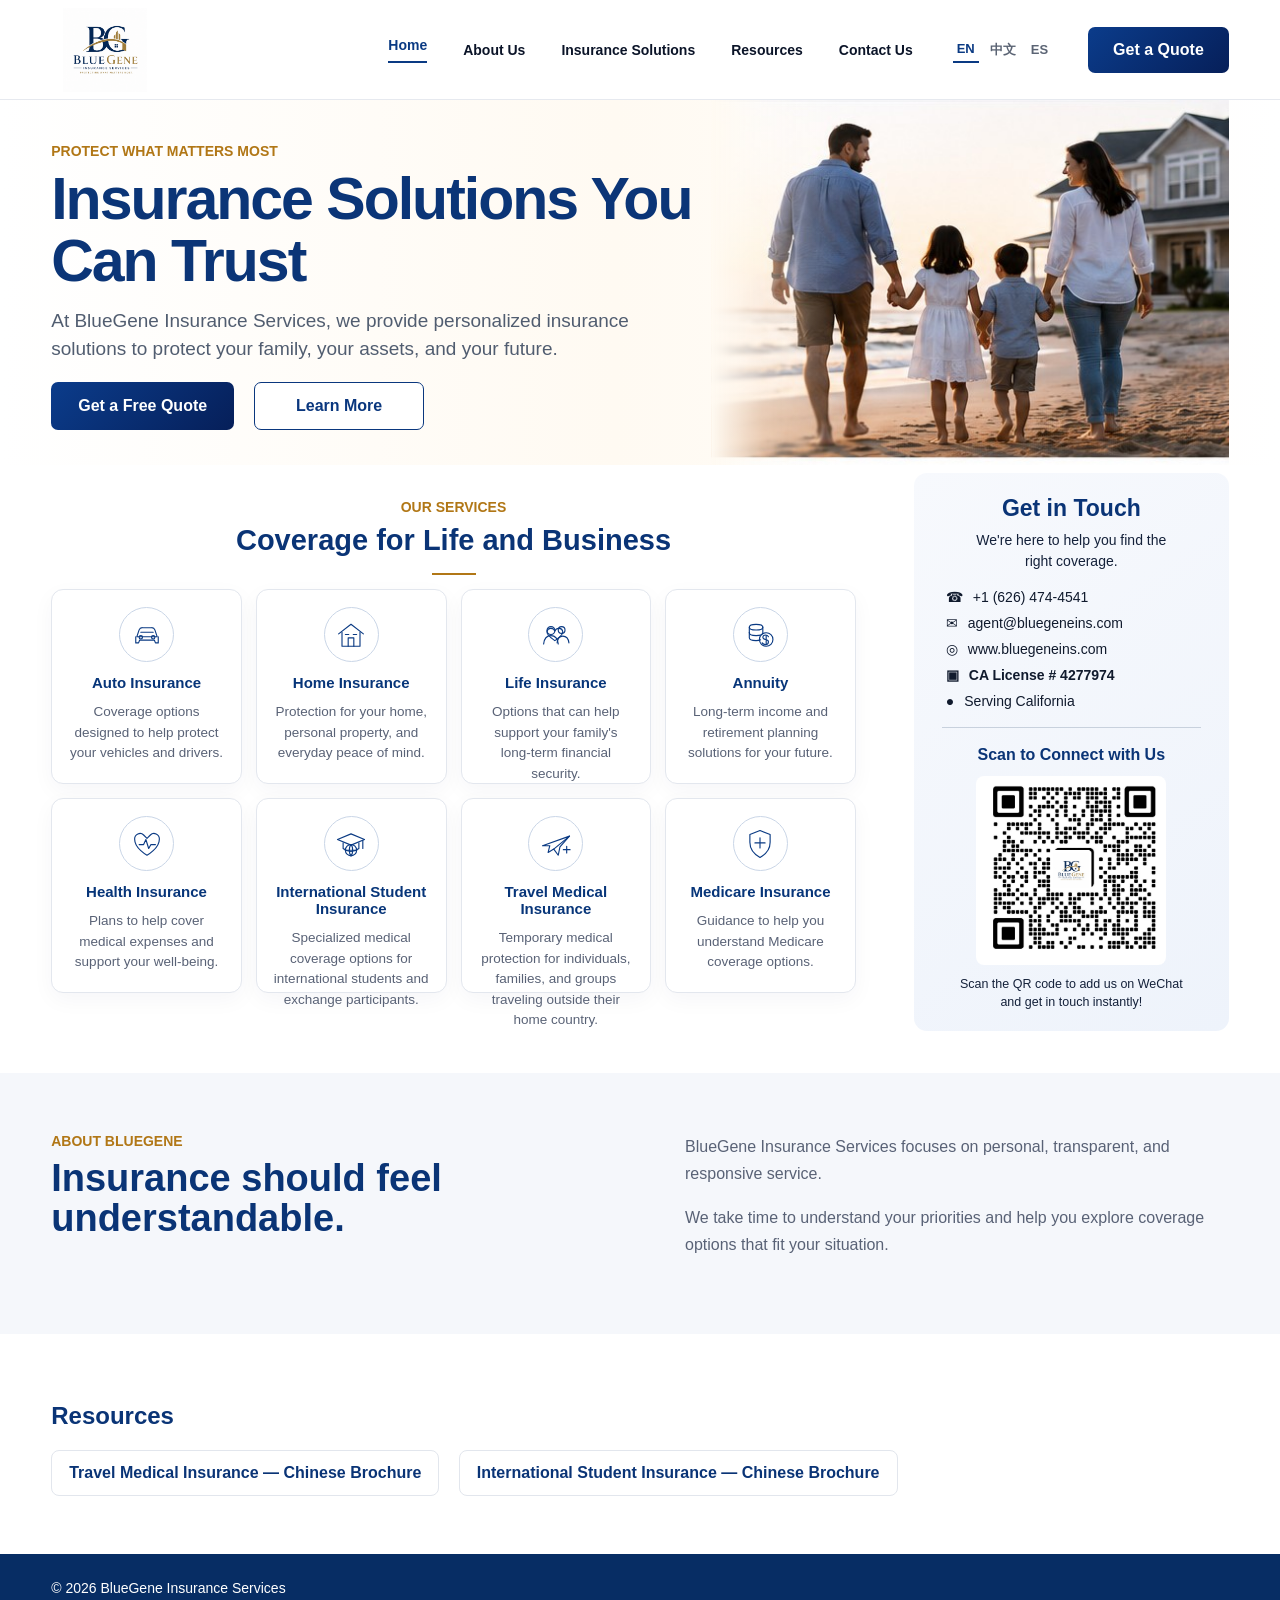
==== commit 83545645: "Add files via upload" ====
--- a/index.html
+++ b/index.html
@@ -124,7 +124,7 @@
 
     <aside class="contact-card" id="contact">
       <h2 data-en="Get in Touch" data-es="Contáctenos" data-zh="联系我们">Get in Touch</h2>
-      <p class="intro" data-en="We&#x27;re here to help you find the right coverage." data-es="Estamos aquí para ayudarle a encontrar la cobertura adecuada." data-zh="我们愿意帮助您找到合适的保险保障。">We&#x27;re here to help you find the right coverage.</p>
+      <p class="intro" data-en="We&#x27;re here to help you find the right coverage." data-es="Estamos aquí para ayudarle a encontrar la cobertura adecuada." data-zh="我们愿意帮助您找到合适的保险方案。">We&#x27;re here to help you find the right coverage.</p>
       <div class="contact-list">
         <a href="tel:+16264744541">☎ <span>+1 (626) 474-4541</span></a>
         <a href="mailto:agent@bluegeneins.com">✉ <span>agent@bluegeneins.com</span></a>
--- a/styles.css
+++ b/styles.css
@@ -17,60 +17,46 @@
 
 .contact-license{font-weight:700;color:#0a3476}
 
-
-
-/* v3-8: refined product icon system applied to actual card classes */
-.card .round-icon.pro-icon{
-  width:66px;
-  height:66px;
-  margin:0 auto 16px;
+/* v3-7 refined service icons */
+.service-card .service-icon{
+  width:62px;
+  height:62px;
   border-radius:50%;
   display:flex;
   align-items:center;
   justify-content:center;
-  position:relative;
-  background:
-    radial-gradient(circle at 34% 28%, #ffffff 0 42%, #f4f7fb 100%);
-  border:2.5px solid #b8c7df;
-  box-shadow:
-    0 7px 18px rgba(9,52,119,.10),
-    inset 0 0 0 5px #ffffff,
-    inset 0 0 0 6.5px #e4eaf4;
-  color:#083b82;
-  transition:transform .18s ease, box-shadow .18s ease, border-color .18s ease;
+  margin:0 auto 17px;
+  background:linear-gradient(145deg,#ffffff 0%,#f4f7fc 100%);
+  border:2px solid #c8d4e8;
+  box-shadow:0 5px 14px rgba(10,52,118,.08), inset 0 0 0 5px #fff;
+  color:#0a3476;
+  transition:transform .2s ease, box-shadow .2s ease, border-color .2s ease;
 }
-.card .round-icon.pro-icon svg{
-  width:34px;
-  height:34px;
+.service-card .service-icon svg{
+  width:32px;
+  height:32px;
   display:block;
-  fill:none;
   stroke:currentColor;
-  stroke-width:2.65;
+  stroke-width:2.35;
   stroke-linecap:round;
   stroke-linejoin:round;
+  fill:none;
   vector-effect:non-scaling-stroke;
 }
-.card .round-icon.pro-icon::after{
+.service-card:hover .service-icon{
+  transform:translateY(-2px);
+  border-color:#9fb4d4;
+  box-shadow:0 8px 18px rgba(10,52,118,.13), inset 0 0 0 5px #fff;
+}
+.service-card .service-icon::after{
   content:"";
   position:absolute;
-  width:8px;
-  height:8px;
-  right:3px;
-  bottom:8px;
+  width:6px;
+  height:6px;
   border-radius:50%;
-  background:#b98527;
+  background:#bd8121;
+  right:2px;
+  bottom:7px;
   border:2px solid #fff;
-  box-shadow:0 1px 3px rgba(0,0,0,.08);
 }
-.card:hover .round-icon.pro-icon{
-  transform:translateY(-2px) scale(1.025);
-  border-color:#8fa8cf;
-  box-shadow:
-    0 10px 22px rgba(9,52,119,.15),
-    inset 0 0 0 5px #ffffff,
-    inset 0 0 0 6.5px #dfe7f3;
-}
-@media(max-width:760px){
-  .card .round-icon.pro-icon{width:62px;height:62px}
-  .card .round-icon.pro-icon svg{width:32px;height:32px}
-}
+.service-card .service-icon{position:relative}
